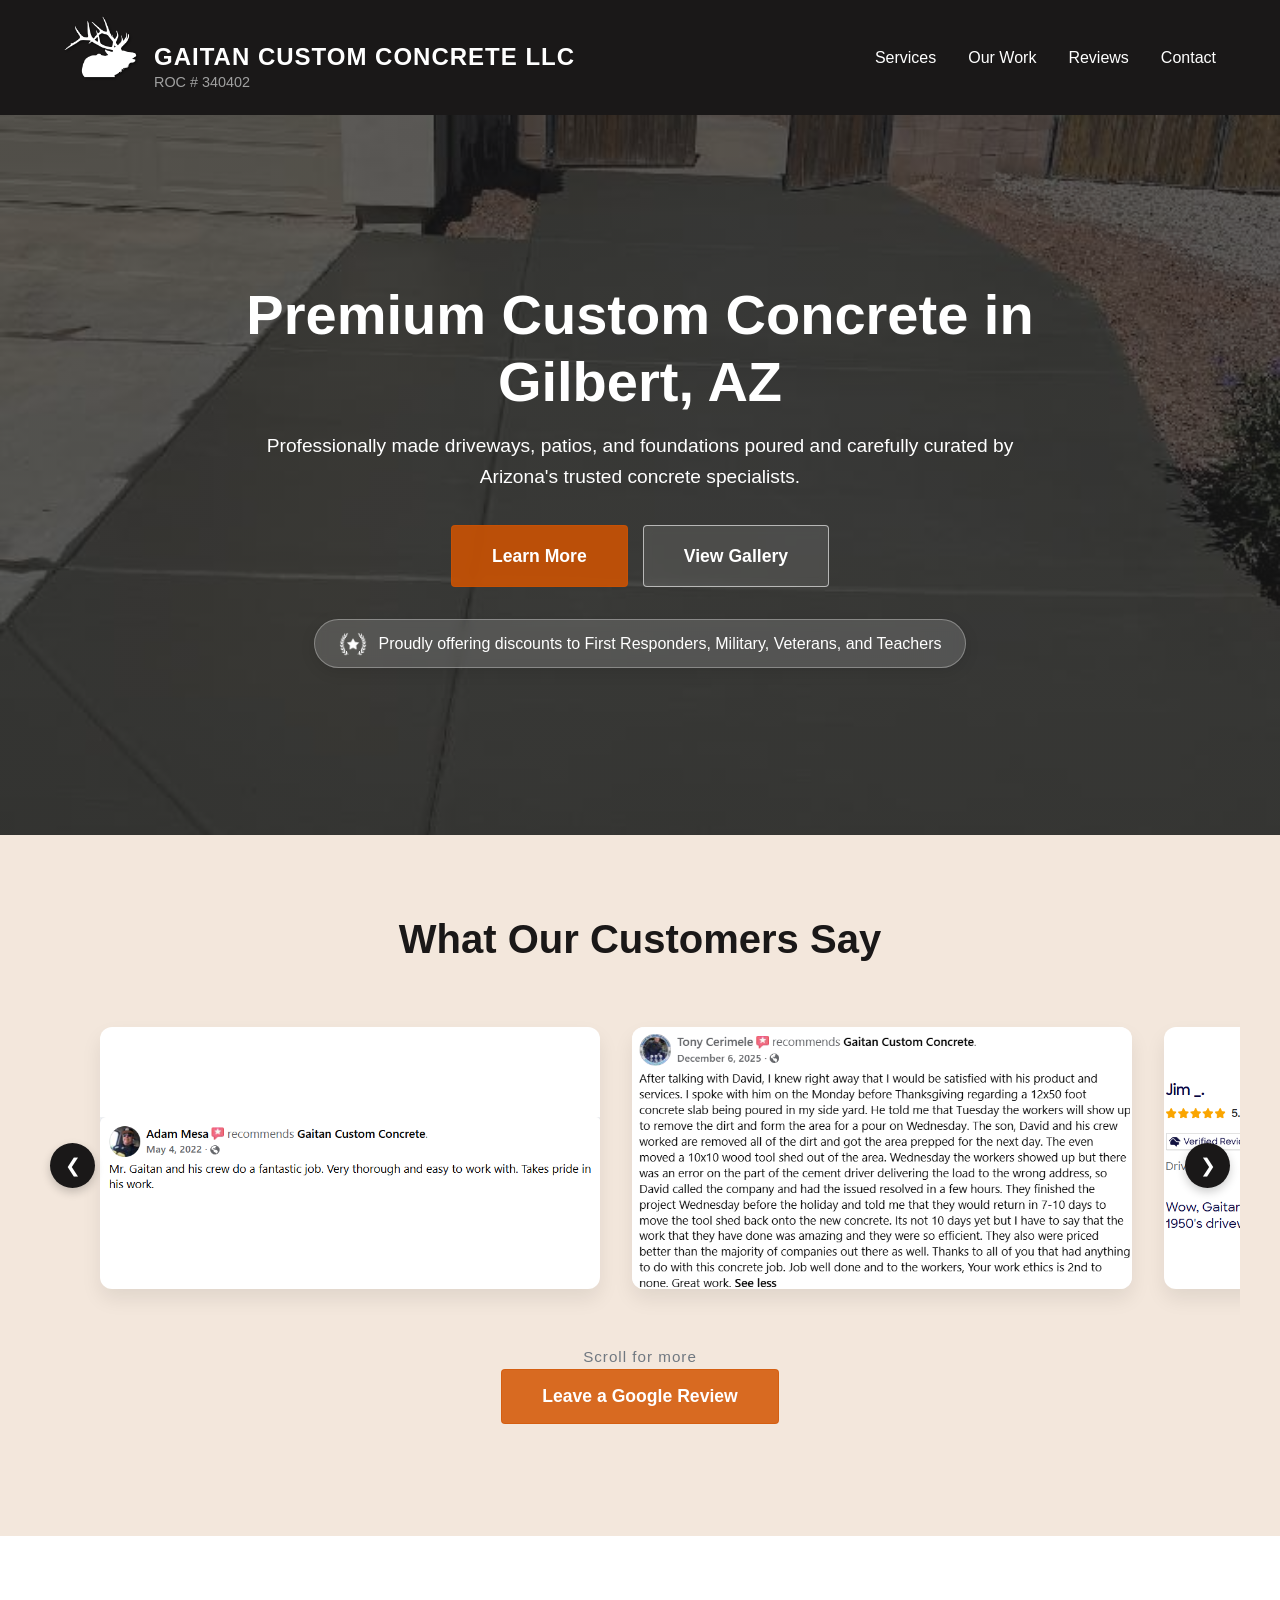
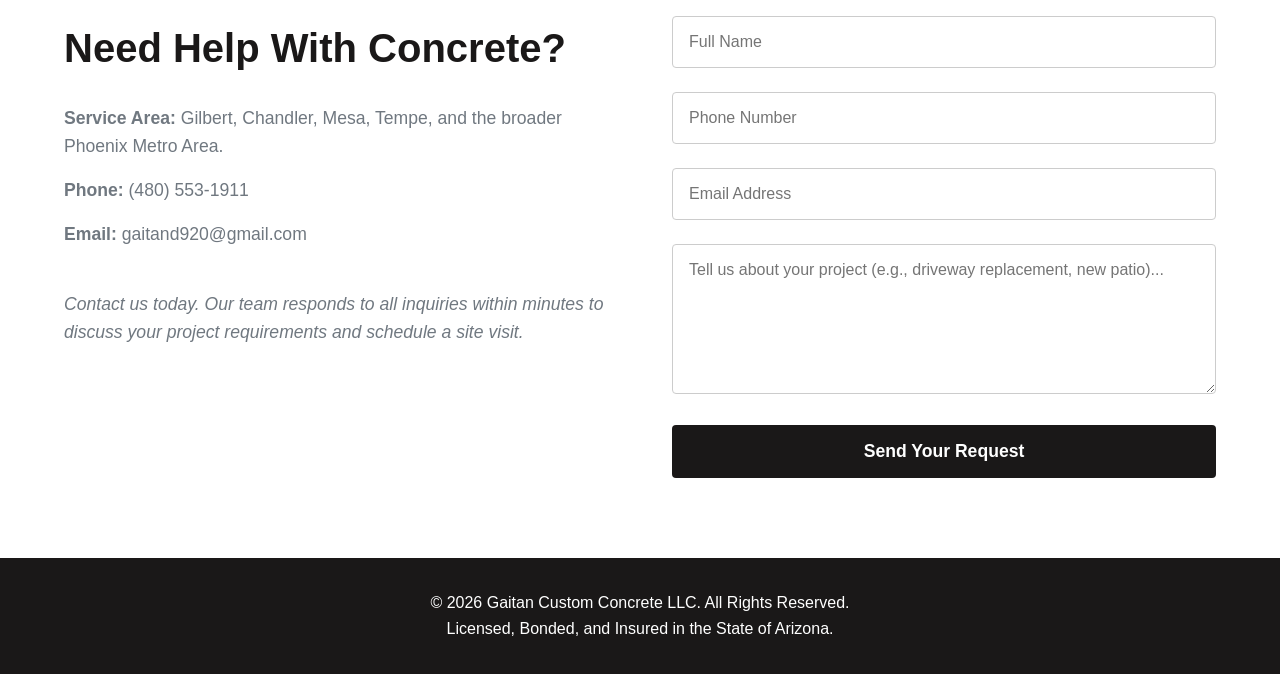
==== index.html @ a6d66016 "google updates" ====
<!DOCTYPE html>
<html lang="en">
<head>
<meta name="description" content="Premium custom concrete driveways, patios, and foundations serving Gilbert, Chandler, Mesa, and the Phoenix Metro area. ROC Licensed & Insured.">
<script type="application/ld+json">
{
  "@context": "https://schema.org",
  "@type": ["LocalBusiness", "GeneralContractor"],
  "name": "Gaitan Custom Concrete LLC",
  "image": "https://www.gaitancustomconcrete.com/images/White-Elk2.png",
  "telephone": "+1-480-553-1911",
  "email": "gaitand920@gmail.com",
  "address": {
    "@type": "PostalAddress",
    "addressLocality": "Gilbert",
    "addressRegion": "AZ",
    "addressCountry": "US"
  },
  "areaServed": [
    {"@type": "City", "name": "Gilbert"},
    {"@type": "City", "name": "Chandler"},
    {"@type": "City", "name": "Mesa"},
    {"@type": "City", "name": "Tempe"}
  ],
  "hasCredential": {
    "@type": "EducationalOccupationalCredential",
    "credentialCategory": "ROC # 340402"
            }
        }
    </script>
    <meta charset="UTF-8">
    <meta name="viewport" content="width=device-width, initial-scale=1.0, viewport-fit=cover">
    <title>Gaitan Custom Concrete LLC | Gilbert, AZ</title>
    <link rel="icon" type="image/png" href="/images/favicon_2.png">
    <link rel="stylesheet" href="/style.css?v=2">
</head>
<body>

    <header>
        <div class="logo-container">
            <a href="/">
                <img src="/images/White-Elk2.png" alt="Gaitan Custom Concrete Logo" class="company-logo">
            </a>
            <div class="company-text">
                <h1>Gaitan Custom Concrete LLC</h1>
                <div class="roc-license">ROC # 340402</div>
            </div>
        </div>
        
        <div class="hamburger" id="hamburger">
            <span class="bar"></span>
            <span class="bar"></span>
            <span class="bar"></span>
        </div>

        <nav class="nav-links">
            <a href="/services">Services</a>
            <a href="/gallery">Our Work</a>
            <a href="/#testimonials">Reviews</a>
            <a href="/#contact">Contact</a>
        </nav>
    </header>

    <section class="hero">
        <div class="hero-content">
            <h2>Premium Custom Concrete in Gilbert, AZ</h2>
            <p>Professionally made driveways, patios, and foundations poured and carefully curated by Arizona's trusted concrete specialists.</p>
            
            <div class="hero-buttons">
                <a href="/services" class="cta-button">Learn More</a>
                <a href="/gallery" class="cta-button secondary">View Gallery</a>
            </div>

            <div class="discount-notice">
                <img src="/images/winner-icon.png" alt="Award Icon" class="discount-icon">
                <span>Proudly offering discounts to First Responders, Military, Veterans, and Teachers</span>
            </div>
        </div>
    </section>

    <section id="testimonials" class="testimonials">
        <h2 class="section-title">What Our Customers Say</h2>
        
        <div class="slider-wrapper">
            <button class="scroll-btn left-btn" aria-label="Scroll left">&#10094;</button>
            
            <div class="testimonial-slider" id="testimonial-slider">
                <div class="testimonial-card"><img src="/images/review-1.png" alt="Customer Review 1"></div>
                <div class="testimonial-card"><img src="/images/review-2.png" alt="Customer Review 2"></div>
                <div class="testimonial-card"><img src="/images/review-3.png" alt="Customer Review 3"></div>
                <div class="testimonial-card"><img src="/images/review-4.png" alt="Customer Review 4"></div>
                <div class="testimonial-card"><img src="/images/review-5.png" alt="Customer Review 5"></div>
                <div class="testimonial-card"><img src="/images/review-6.png" alt="Customer Review 6"></div>
                <div class="testimonial-card"><img src="/images/review-7.png" alt="Customer Review 7"></div>
                <div class="testimonial-card"><img src="/images/review-8.png" alt="Customer Review 8"></div>
                <div class="testimonial-card"><img src="/images/review-9.png" alt="Customer Review 9"></div>
                <div class="testimonial-card"><img src="/images/review-10.png" alt="Customer Review 10"></div>
            </div>

            <button class="scroll-btn right-btn" aria-label="Scroll right">&#10095;</button>
        </div>
        
        <div class="swipe-indicator">
            <span class="desktop-text">Scroll for more</span>
            <span class="mobile-text">&larr; Swipe for more &rarr;</span>
        </div>

        <div style="text-align: center; margin-bottom: 2rem;">
            <button id="open-review-modal" class="cta-button">Leave a Google Review</button>
        </div>

    </section>

    <section id="contact" class="contact">
        <div class="contact-info">
            <h2>Need Help With Concrete?</h2>
            <p><strong>Service Area:</strong> Gilbert, Chandler, Mesa, Tempe, and the broader Phoenix Metro Area.</p>
            <p><strong>Phone:</strong> (480) 553-1911</p>
            <p><strong>Email:</strong> gaitand920@gmail.com</p>
            <br>
            <p><em>Contact us today. Our team responds to all inquiries within minutes to discuss your project requirements and schedule a site visit.</em></p>
        </div>
        <div class="contact-form">
            <div data-fs-success class="form-message success-message"></div>
            <div data-fs-error class="form-message error-message"></div>

            <form id="lead-form">
                <div class="form-group">
                    <input type="text" id="fullName" name="Name" placeholder="Full Name" data-fs-field required>
                </div>
                <div class="form-group">
                    <input type="tel" id="phoneNumber" name="Phone" placeholder="Phone Number" data-fs-field required>
                </div>
                <div class="form-group">
                    <input type="email" id="emailAddress" name="Email" placeholder="Email Address" data-fs-field required>
                </div>
                <div class="form-group">
                    <textarea id="projectDetails" name="Project Details" placeholder="Tell us about your project (e.g., driveway replacement, new patio)..." data-fs-field required></textarea>
                </div>
                <button type="submit" class="submit-btn" data-fs-submit-btn>Send Your Request</button>
            </form>
        </div>
    </section>

    <div id="lightbox" class="lightbox">
        <span class="lightbox-close" id="lightbox-close">&times;</span>
        <button class="lightbox-nav prev" id="lightbox-prev">&#10094;</button>
        <img class="lightbox-img" id="lightbox-img" src="" alt="Fullscreen view">
        <button class="lightbox-nav next" id="lightbox-next">&#10095;</button>
    </div>

    <footer>
        <p>&copy; 2026 Gaitan Custom Concrete LLC. All Rights Reserved.</p>
        <p>Licensed, Bonded, and Insured in the State of Arizona.</p>
    </footer>

    <script>
        window.formspree = window.formspree || function () { (formspree.q = formspree.q || []).push(arguments); };
        formspree('initForm', { formElement: '#lead-form', formId: 'mwvggayv' });
    </script>
    <script src="https://unpkg.com/@formspree/ajax@1" defer></script>
    
    <script src="/script.js"></script>
    <div id="review-modal" class="review-modal-overlay">
    <div class="review-modal-content">
        <span class="review-modal-close" id="close-review-modal">&times;</span>
        <h3>Thank you for choosing Gaitan Custom Concrete!</h3>
            <p>Your feedback helps our small business grow. Please take a moment to rate your experience on Google.</p>
            <p style="font-size: 0.9rem; margin-bottom: 1.5rem;"><em>Tip: Mentioning the specific service (e.g., driveway, patio) and your city helps us immensely!</em></p>
    
    <!-- Both buttons route to Google to remain FTC compliant -->
    <button class="cta-button review-redirect-btn">Continue to Google Reviews</button>
        </div>
    </div>
</body>
</html>
---- style.css ----
:root {
    --primary-color: #1A1818;
    --accent-color: #D35400;
    --light-bg: #F3E7DC;
    --white: #FFFFFF;
    --text-color: #707880;
}

* {
    margin: 0;
    padding: 0;
    box-sizing: border-box;
    font-family: 'Segoe UI', Roboto, Helvetica, Arial, sans-serif;
}

body {
    color: var(--text-color);
    background-color: var(--white);
    line-height: 1.6;
}

/* --- Header & Navigation --- */
header {
    background-color: var(--primary-color);
    color: var(--white);
    padding: 1rem max(5%, env(safe-area-inset-right)) 1rem max(5%, env(safe-area-inset-left));
    display: flex;
    justify-content: space-between;
    align-items: center;
    position: sticky;
    top: 0;
    z-index: 100;
}

.logo-container {
    display: flex;
    align-items: center;
    gap: 15px;
}

.company-logo {
    height: 75px;
    width: auto;
    transform: translateY(-5px);
}

.company-text {
    display: flex;
    flex-direction: column;
    justify-content: center;
    position: relative;
}

.company-text h1 {
    font-size: 1.5rem;
    text-transform: uppercase;
    letter-spacing: 1px;
    margin: 0;
    line-height: 1.1;
}

.roc-license {
    font-size: 0.9rem;
    color: #A0A0A0;
    position: absolute;
    top: 100%;
    left: 0;
    white-space: nowrap;
    margin-top: 1px;
}

/* --- Navigation Links --- */
.nav-links {
    display: flex;
    align-items: center;
}

.nav-links a {
    color: var(--white);
    text-decoration: none;
    margin-left: 2rem;
    font-weight: 500;
    transition: color 0.3s ease;
}

.nav-links a:hover {
    color: var(--accent-color);
}

/* --- Hamburger Menu (Hidden on Desktop) --- */
.hamburger {
    display: none;
    cursor: pointer;
    flex-direction: column;
    gap: 5px;
    z-index: 101;
}

.hamburger .bar {
    width: 25px;
    height: 3px;
    background-color: var(--white);
    transition: all 0.3s ease-in-out;
    border-radius: 2px;
}

/* --- Hero Section --- */
.hero {
    position: relative;
    min-height: 80dvh; 
    display: flex;
    align-items: center;
    justify-content: center;
    text-align: center;
    color: var(--white);
    padding: 40px 20px; 
    background-color: var(--primary-color);
}

.hero::before {
    content: "";
    position: absolute;
    top: 0;
    left: 0;
    right: 0;
    bottom: 0;
    background-image: linear-gradient(rgba(26, 26, 26, 0.7), rgba(26, 26, 26, 0.7)), url('images/my-hero-image.jpg');
    background-size: cover;
    background-position: center;
    background-repeat: no-repeat;
    z-index: 1;
}

.hero-content {
    position: relative;
    z-index: 2;
    max-width: 800px;
}
.hero h2 {
    font-size: 3.5rem;
    margin-bottom: 1rem;
    line-height: 1.2;
}

.hero p {
    font-size: 1.2rem;
    margin-bottom: 2rem;
}

.hero-buttons {
    display: flex;
    gap: 15px;
    justify-content: center;
    flex-wrap: wrap;
    margin-bottom: 2rem;
}

.cta-button {
    display: inline-block;
    background-color: rgba(211, 84, 0, 0.85); 
    color: var(--white);
    padding: 1rem 2.5rem;
    font-size: 1.1rem;
    font-weight: bold;
    text-decoration: none;
    border-radius: 4px;
    transition: background-color 0.3s ease, transform 0.2s ease;
    border: 1px solid rgba(211, 84, 0, 0.5);
    backdrop-filter: blur(4px);
}

.cta-button:hover {
    background-color: rgba(211, 84, 0, 1);
    transform: translateY(-2px);
}

.cta-button.secondary {
    background-color: rgba(255, 255, 255, 0.1);
    border: 1px solid rgba(255, 255, 255, 0.6);
}

.cta-button.secondary:hover {
    background-color: var(--white);
    color: var(--primary-color);
    border-color: var(--white);
}

.discount-notice {
    font-size: 1rem;
    font-weight: 500; 
    background-color: rgba(255, 255, 255, 0.15); 
    color: var(--white);
    
    display: inline-flex; 
    align-items: center; 
    justify-content: center;
    gap: 12px; 
    
    padding: 0.6rem 1.5rem;
    border-radius: 50px; 
    border: 1px solid rgba(255, 255, 255, 0.3); 
    box-shadow: 0 4px 15px rgba(0,0,0,0.1); 
    backdrop-filter: blur(6px); 
    max-width: 100%;
}

.discount-icon {
    height: 28px;
    width: auto;
    display: block;
    object-fit: contain;
    flex-shrink: 0;
}

/* --- Testimonials Section (Horizontal Scroll) --- */
.testimonials {
    padding: 5rem 0; 
    background-color: var(--light-bg);
    text-align: center;
    overflow: hidden;
}

.testimonials .section-title {
    font-size: 2.5rem;
    margin-bottom: 3rem;
    color: var(--primary-color);
    padding: 0 5%;
    line-height: 1.2;
}

.slider-wrapper {
    position: relative;
    max-width: 1200px;
    margin: 0 auto;
    display: flex;
    align-items: center;
}

.scroll-btn {
    background-color: var(--primary-color);
    color: var(--white);
    border: none;
    border-radius: 50%;
    width: 45px;
    height: 45px;
    font-size: 1.2rem;
    cursor: pointer;
    position: absolute;
    z-index: 10;
    display: flex;
    align-items: center;
    justify-content: center;
    box-shadow: 0 4px 10px rgba(0,0,0,0.2);
    transition: background-color 0.3s ease, transform 0.2s ease;
}

.scroll-btn:hover {
    background-color: var(--accent-color);
    transform: scale(1.1);
}

.left-btn { left: 10px; }
.right-btn { right: 10px; }

.testimonial-slider {
    display: flex;
    overflow-x: auto;
    gap: 2rem;
    padding: 1rem 60px 2rem 60px; 
    scroll-snap-type: x mandatory;
    scroll-behavior: smooth;
    width: 100%;
    scrollbar-width: thin;
    scrollbar-color: var(--accent-color) rgba(0,0,0,0.1);
}

.testimonial-slider::-webkit-scrollbar {
    height: 10px;
    display: block;
}
.testimonial-slider::-webkit-scrollbar-track {
    background: rgba(0,0,0,0.05);
    border-radius: 10px;
    margin: 0 60px; 
}
.testimonial-slider::-webkit-scrollbar-thumb {
    background-color: var(--accent-color);
    border-radius: 10px;
}
.testimonial-slider::-webkit-scrollbar-thumb:hover {
    background-color: #bf4c00;
}

.testimonial-card {
    flex: 0 0 85%; 
    max-width: 500px; 
    scroll-snap-align: center; 
    border-radius: 12px;
    box-shadow: 0 10px 20px rgba(0,0,0,0.08);
    background-color: var(--white);
    display: flex;
    align-items: center;
    justify-content: center;
    overflow: hidden;
    transition: transform 0.3s ease;
}

.testimonial-card:hover {
    transform: translateY(-5px);
}

.testimonial-card img {
    width: 100%;
    height: auto;
    display: block;
}

.swipe-indicator {
    margin-top: 1.5rem;
    font-size: 0.95rem;
    color: var(--text-color);
    font-weight: 500;
    letter-spacing: 1px;
}
.mobile-text { display: none; }
.desktop-text { display: inline; }

.contact {
    padding: 5rem 5%;
    display: flex;
    flex-wrap: wrap;
    gap: 4rem;
    justify-content: center;
}

.contact-info, .contact-form {
    flex: 1;
    min-width: 300px;
    max-width: 600px;
}

.contact-info h2 {
    font-size: 2.5rem;
    margin-bottom: 1.5rem;
    color: var(--primary-color);
}

.contact-info p {
    margin-bottom: 1rem;
    font-size: 1.1rem;
}

.form-group {
    margin-bottom: 1.5rem;
}

.form-group input, .form-group textarea {
    width: 100%;
    padding: 1rem;
    border: 1px solid #ccc;
    border-radius: 4px;
    font-size: 1rem;
}

.form-group textarea {
    height: 150px;
    resize: vertical;
}

.submit-btn {
    background-color: var(--primary-color);
    color: var(--white);
    border: none;
    padding: 1rem 2rem;
    font-size: 1.1rem;
    cursor: pointer;
    border-radius: 4px;
    width: 100%;
    font-weight: bold;
}

.submit-btn:hover {
    background-color: #333333;
}

footer {
    background-color: var(--primary-color);
    color: var(--white);
    text-align: center;
    padding: 2rem 5%;
}

@media (max-width: 768px) {
    header {
        padding-bottom: 25px;
    }
    
    .company-text h1 {
        font-size: 1.15rem;
    }

    .hero h2 {
        font-size: 2.5rem;
    }

    .discount-notice {
        font-size: 0.9rem;
        padding: 0.5rem 1rem;
    }
    
    .hamburger {
        display: flex;
    }
    
    .nav-links {
        position: fixed;
        top: 0;
        right: -100%;
        width: 250px;
        height: 100vh;
        background-color: var(--primary-color);
        flex-direction: column;
        justify-content: center;
        align-items: center;
        transition: right 0.4s ease;
        box-shadow: -5px 0 15px rgba(0,0,0,0.5);
    }
    
    .nav-links.active {
        right: 0;
    }
    
    .nav-links a {
        margin: 1.5rem 0;
        font-size: 1.2rem;
    }

    .hamburger.active .bar:nth-child(2) {
        opacity: 0;
    }
    .hamburger.active .bar:nth-child(1) {
        transform: translateY(8px) rotate(45deg);
    }
    .hamburger.active .bar:nth-child(3) {
        transform: translateY(-8px) rotate(-45deg);
    }

    .scroll-btn {
        display: none; 
    }
    .testimonial-slider {
        padding: 1rem 5vw 3rem 5vw;
        scrollbar-width: none; 
    }
    .testimonial-slider::-webkit-scrollbar {
        display: none; 
    }
    .mobile-text { display: inline; }
    .desktop-text { display: none; }
}

.form-message {
    padding: 1rem;
    border-radius: 4px;
    margin-bottom: 1.5rem;
    font-weight: bold;
    text-align: center;
}

.form-message:empty {
    display: none;
}

.success-message {
    background-color: #d4edda;
    color: #155724;
    border: 1px solid #c3e6cb;
}

.error-message {
    background-color: #f8d7da;
    color: #721c24;
    border: 1px solid #f5c6cb;
}

.submit-btn:disabled {
    opacity: 0.7;
    cursor: not-allowed;
}

/* =========================================
   OUR WORK / GALLERY PAGE STYLES
   ========================================= */

/* --- OUR WORK / GALLERY PAGE STYLES --- */

/* Mini Hero with Separate Background Image */
.mini-hero {
    position: relative;
    background-color: var(--primary-color);
    color: var(--white);
    text-align: center;
    padding: 6rem 20px 4rem 20px;
    border-bottom: 5px solid var(--accent-color);
    overflow: hidden;
}

.mini-hero::before {
    content: "";
    position: absolute;
    top: 0;
    left: 0;
    right: 0;
    bottom: 0;
    background-image: linear-gradient(rgba(26, 26, 26, 0.7), rgba(26, 26, 26, 0.7)), url('images/work-hero-image.jpg');
    background-size: cover;
    background-position: center;
    background-repeat: no-repeat;
    z-index: 1;
}

.mini-hero h2,
.mini-hero p {
    position: relative;
    z-index: 2;
}

.mini-hero h2 {
    font-size: 3rem;
    margin-bottom: 1rem;
}

.mini-hero p {
    font-size: 1.2rem;
    opacity: 0.9;
}

/* Gallery Grid */
.gallery-section {
    padding: 4rem 5%;
    background-color: var(--light-bg);
}
.gallery-grid {
    display: grid;
    grid-template-columns: repeat(auto-fill, minmax(300px, 1fr));
    gap: 1.5rem;
    max-width: 1200px;
    margin: 0 auto;
}
.gallery-item {
    position: relative;
    overflow: hidden;
    border-radius: 8px;
    cursor: pointer;
    box-shadow: 0 4px 10px rgba(0,0,0,0.1);
    background-color: var(--primary-color);
    aspect-ratio: 4/3;
}
.gallery-item img {
    width: 100%;
    height: 100%;
    object-fit: cover;
    transition: transform 0.4s ease, opacity 0.4s ease;
    display: block;
}

/* Trendy Hover Effect */
.gallery-item:hover img {
    transform: scale(1.08);
    opacity: 0.7;
}
.gallery-item::after {
    content: ""; 
    background-image: url('images/fullscreen_icon.png');
    background-size: contain;
    background-repeat: no-repeat;
    background-position: center;
    width: 50px; 
    height: 50px;
    position: absolute;
    top: 50%;
    left: 50%;
    transform: translate(-50%, -50%);
    opacity: 0;
    transition: opacity 0.3s ease;
    pointer-events: none;
    filter: drop-shadow(0px 2px 4px rgba(0,0,0,0.5));
}
.gallery-item:hover::after {
    opacity: 1;
}

/* Fullscreen Lightbox */
.lightbox {
    position: fixed;
    top: 0;
    left: 0;
    width: 100vw;
    height: 100vh;
    background-color: rgba(0, 0, 0, 0.92);
    z-index: 9999;
    display: flex;
    align-items: center;
    justify-content: center;
    opacity: 0;
    pointer-events: none;
    transition: opacity 0.3s ease;
}
.lightbox.active {
    opacity: 1;
    pointer-events: auto;
}
.lightbox-img {
    max-width: 90vw;
    max-height: 85vh;
    border-radius: 4px;
    box-shadow: 0 0 20px rgba(0,0,0,0.5);
    user-select: none;
}

.testimonial-card img {
    cursor: pointer;
    transition: transform 0.3s ease;
}

@media (hover: hover) and (pointer: fine) {
    .testimonial-card img:hover {
        transform: scale(1.03);
    }
}

/* Lightbox Controls */
.lightbox-close {
    position: absolute;
    top: 20px;
    right: 30px;
    color: var(--white);
    font-size: 3rem;
    cursor: pointer;
    transition: color 0.3s ease;
}

.lightbox-nav {
    position: absolute;
    top: 50%;
    transform: translateY(-50%);
    background: rgba(255,255,255,0.1);
    color: var(--white);
    border: none;
    padding: 1rem 1.5rem;
    font-size: 2rem;
    cursor: pointer;
    border-radius: 4px;
    transition: background 0.3s ease, opacity 0.5s ease;
}

.lightbox-nav.hidden {
    opacity: 0;
}

.lightbox-nav:active {
    background: var(--accent-color);
}

@media (hover: hover) and (pointer: fine) {
    .lightbox-nav:hover {
        background: var(--accent-color);
    }
    .lightbox-close:hover {
        color: var(--accent-color);
    }
}

.lightbox-nav.prev { left: 20px; }
.lightbox-nav.next { right: 20px; }

@media (max-width: 600px) {
    .lightbox-nav { 
        padding: 0.5rem 1rem;
        font-size: 1.5rem;
        background: rgba(0, 0, 0, 0.4);
    }
    .lightbox-nav.prev { left: 10px; }
    .lightbox-nav.next { right: 10px; }
}

/* =========================================
   SERVICES PAGE STYLES
   ========================================= */

   .services-hero::before {
    background-image: linear-gradient(rgba(26, 26, 26, 0.7), rgba(26, 26, 26, 0.7)), url('/images/services-hero-image.jpg');
}

   .services-content {
    padding: 5rem 5%;
    background-color: var(--white);
}

.services-container {
    max-width: 1200px;
    margin: 0 auto;
}

.service-category {
    margin-bottom: 5rem;
}

.category-title {
    font-size: 2.2rem;
    color: var(--primary-color);
    margin-bottom: 2.5rem;
    border-bottom: 3px solid var(--accent-color);
    padding-bottom: 0.5rem;
    display: inline-block;
    text-transform: uppercase;
    letter-spacing: 1px;
}

.services-grid {
    display: grid;
    grid-template-columns: repeat(auto-fit, minmax(300px, 1fr));
    gap: 2rem;
}

.service-card {
    background-color: var(--light-bg);
    padding: 3rem 2rem;
    border-radius: 8px;
    box-shadow: 0 4px 15px rgba(0,0,0,0.05);
    transition: transform 0.3s ease, box-shadow 0.3s ease, border-top 0.3s ease;
    border-top: 4px solid transparent;
    display: flex;
    flex-direction: column;
    justify-content: flex-start;
}

.service-card:hover {
    transform: translateY(-8px);
    box-shadow: 0 12px 30px rgba(0,0,0,0.12);
    border-top: 4px solid var(--accent-color);
}

.service-card h4 {
    font-size: 1.6rem;
    color: var(--primary-color);
    margin-bottom: 1rem;
    line-height: 1.3;
}

.service-card p {
    color: var(--text-color);
    font-size: 1.1rem;
    line-height: 1.7;
}

.services-cta {
    text-align: center;
    padding: 5rem 20px;
    background-color: var(--primary-color);
    color: var(--white);
    border-top: 5px solid var(--accent-color);
}

.services-cta h2 {
    font-size: 2.8rem;
    margin-bottom: 2rem;
}

@media (max-width: 768px) {
    .category-title {
        font-size: 1.8rem;
    }
    .services-cta h2 {
        font-size: 2rem;
    }
    .service-card {
        padding: 2rem 1.5rem;
    }
}

/* =========================================
   REVIEW MODAL STYLES
   ========================================= */
.review-modal-overlay {
  display: none; 
  position: fixed;
  top: 0; left: 0;
  width: 100%; height: 100%;
  background-color: rgba(0, 0, 0, 0.8);
  z-index: 10000;
  align-items: center;
  justify-content: center;
  opacity: 0;
  transition: opacity 0.3s ease;
}

.review-modal-overlay.active {
  display: flex;
  opacity: 1;
}

.review-modal-content {
  background-color: var(--primary-color);
  color: var(--white);
  padding: 2.5rem;
  border-radius: 8px;
  max-width: 500px;
  text-align: center;
  position: relative;
  border: 2px solid var(--accent-color);
  box-shadow: 0 10px 30px rgba(0,0,0,0.5);
}

.review-modal-content h3 {
  font-size: 1.5rem;
  margin-bottom: 1rem;
  color: var(--accent-color);
}

.review-modal-close {
  position: absolute;
  top: 10px; right: 15px;
  font-size: 2rem;
  cursor: pointer;
  color: var(--white);
  transition: color 0.3s ease;
}

.review-modal-close:hover {
  color: var(--accent-color);
}

/* =========================================
   GALLERY PERFORMANCE OPTIMIZATION 
   ========================================= */
.gallery-item {
  /* This tells the browser to skip rendering off-screen images */
  content-visibility: auto;
  contain-intrinsic-size: auto 300px; 
}
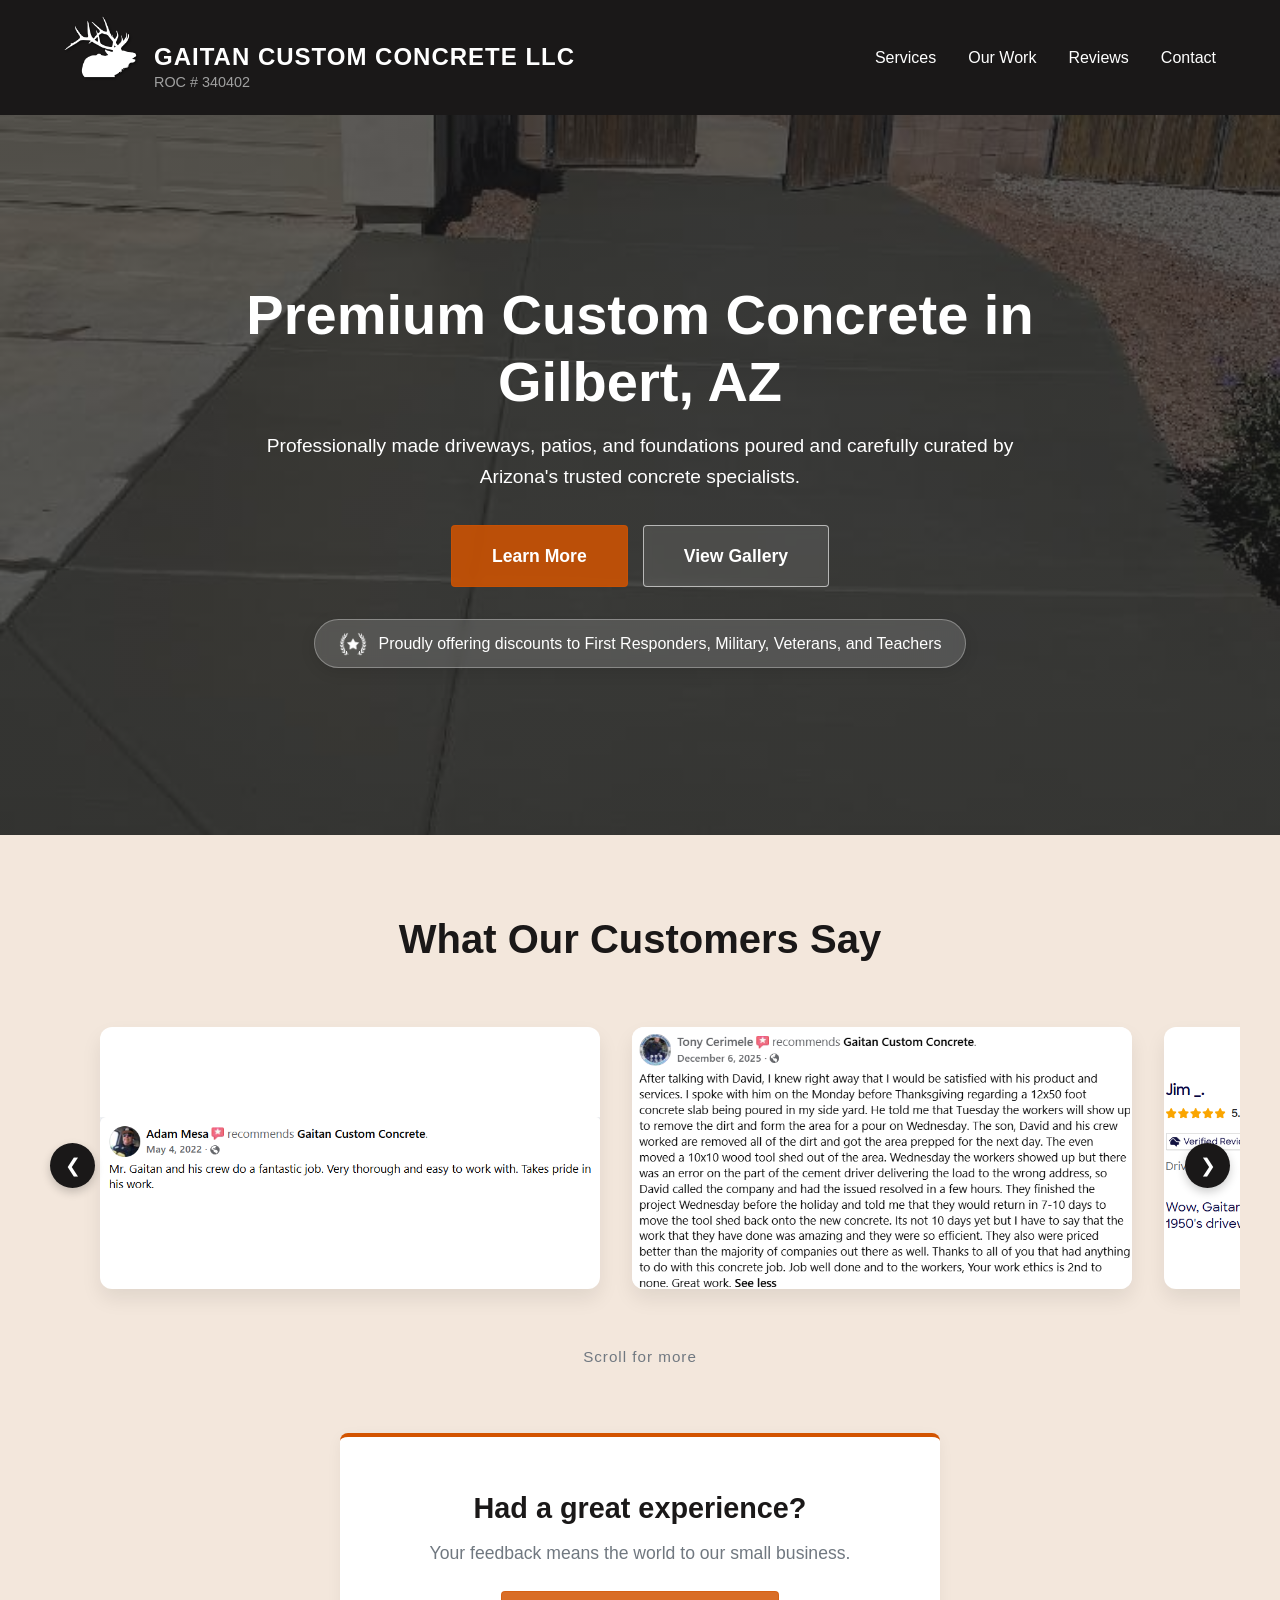
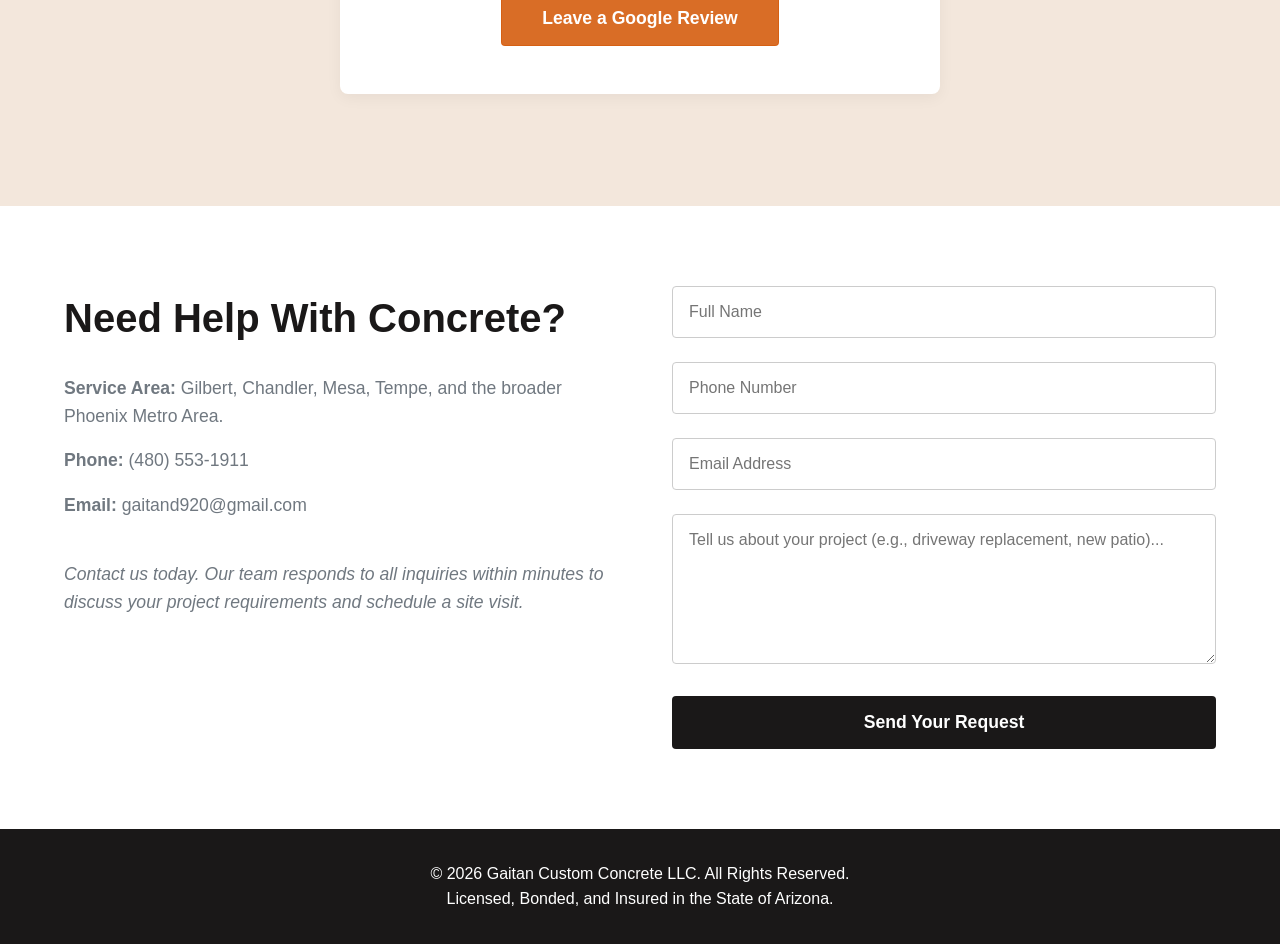
==== commit 1e4fa535: "google updates 4" ====
--- a/index.html
+++ b/index.html
@@ -105,7 +105,9 @@
             <span class="mobile-text">&larr; Swipe for more &rarr;</span>
         </div>
 
-        <div style="text-align: center; margin-bottom: 2rem;">
+        <div class="review-cta-card">
+            <h3>Had a great experience?</h3>
+            <p>Your feedback means the world to our small business.</p>
             <button id="open-review-modal" class="cta-button">Leave a Google Review</button>
         </div>
 
--- a/style.css
+++ b/style.css
@@ -780,6 +780,32 @@
 }
 
 /* =========================================
+   REVIEW CALL-TO-ACTION CARD
+   ========================================= */
+.review-cta-card {
+    background-color: var(--white);
+    max-width: 600px;
+    margin: 4rem auto 2rem auto; /* 4rem top margin creates the separation */
+    padding: 3rem 2rem;
+    border-radius: 8px;
+    box-shadow: 0 4px 15px rgba(0,0,0,0.05);
+    border-top: 4px solid var(--accent-color);
+    text-align: center;
+}
+
+.review-cta-card h3 {
+    color: var(--primary-color);
+    font-size: 1.8rem;
+    margin-bottom: 0.5rem;
+}
+
+.review-cta-card p {
+    color: var(--text-color);
+    margin-bottom: 1.5rem;
+    font-size: 1.1rem;
+}
+
+/* =========================================
    REVIEW MODAL STYLES
    ========================================= */
 .review-modal-overlay {
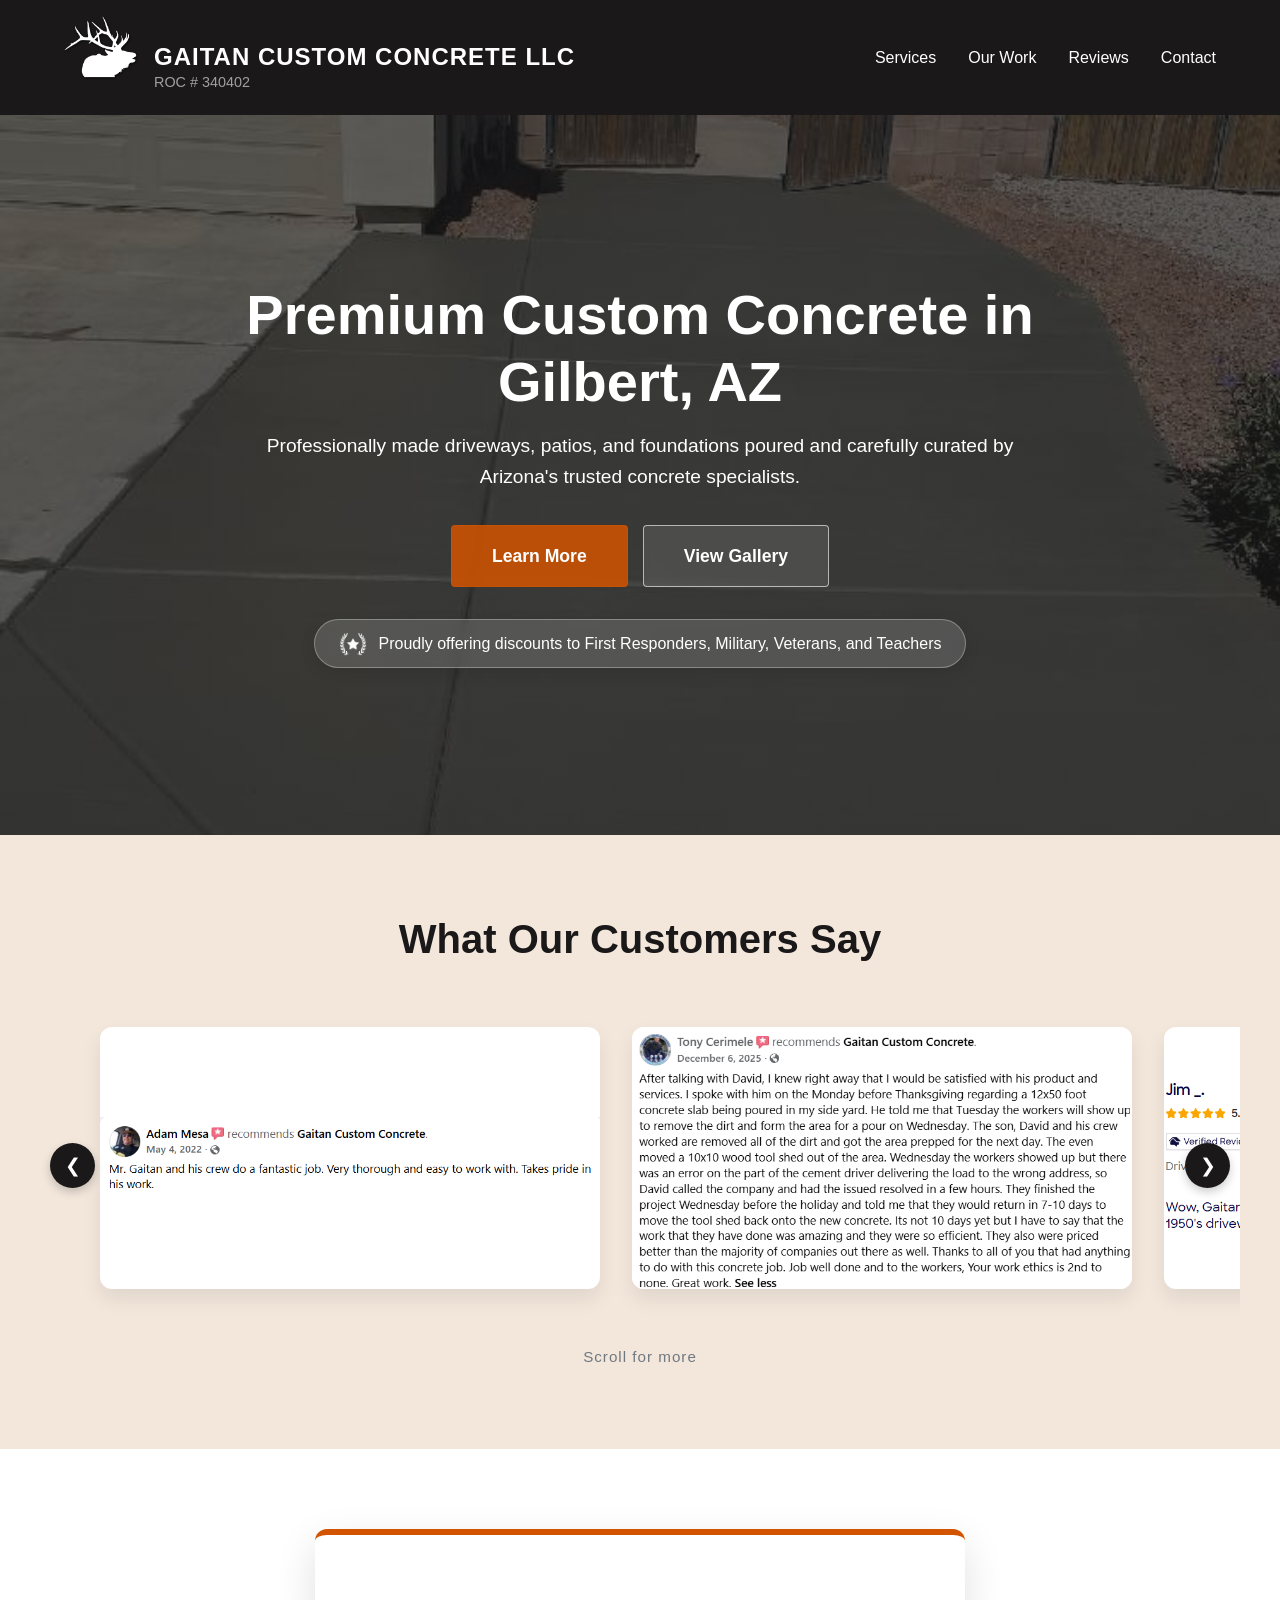
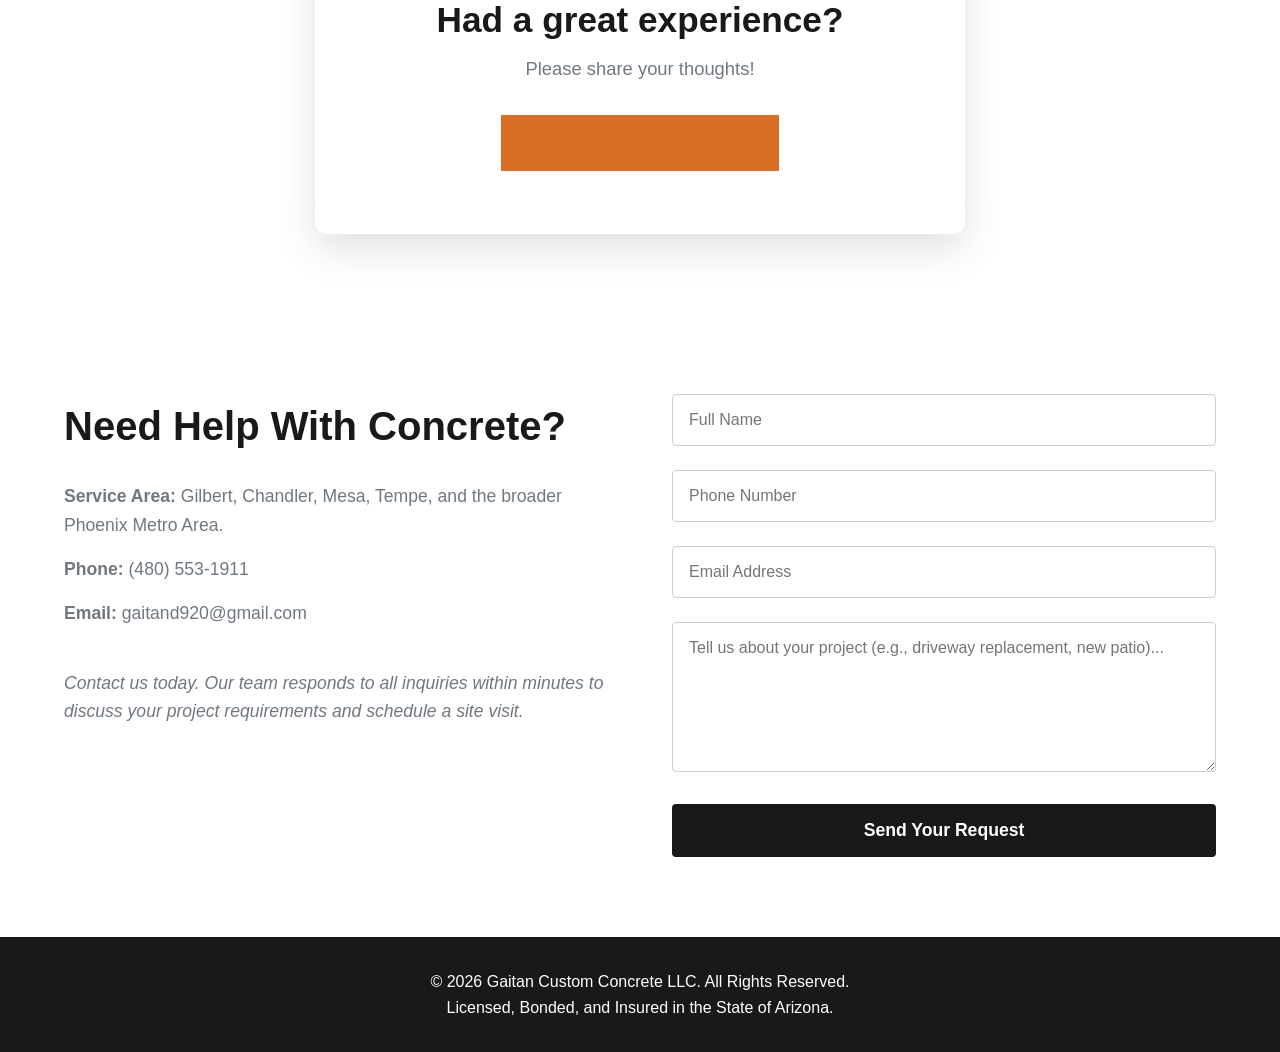
==== commit 47c83541: "google updates 5" ====
--- a/index.html
+++ b/index.html
@@ -105,13 +105,16 @@
             <span class="mobile-text">&larr; Swipe for more &rarr;</span>
         </div>
 
+    </section>
+
+    <section class="review-cta-container">
         <div class="review-cta-card">
             <h3>Had a great experience?</h3>
-            <p>Your feedback means the world to our small business.</p>
+            <p>Please share your thoughts!</p>
             <button id="open-review-modal" class="cta-button">Leave a Google Review</button>
         </div>
-
     </section>
+    
 
     <section id="contact" class="contact">
         <div class="contact-info">
--- a/style.css
+++ b/style.css
@@ -782,27 +782,36 @@
 /* =========================================
    REVIEW CALL-TO-ACTION CARD
    ========================================= */
+.review-cta-container {
+    background-color: var(--white); /* Sits on a clean white background */
+    padding: 5rem 20px;
+    display: flex;
+    justify-content: center;
+    align-items: center;
+}
+
 .review-cta-card {
-    background-color: var(--white);
-    max-width: 600px;
-    margin: 4rem auto 2rem auto; /* 4rem top margin creates the separation */
-    padding: 3rem 2rem;
-    border-radius: 8px;
-    box-shadow: 0 4px 15px rgba(0,0,0,0.05);
-    border-top: 4px solid var(--accent-color);
+    background-color: #FFFFFF;
+    width: 100%;
+    max-width: 650px;
+    padding: 4rem 2rem;
+    border-radius: 12px;
+    box-shadow: 0 15px 40px rgba(0,0,0,0.12); /* Heavy, soft drop-shadow for 3D separation */
+    border-top: 6px solid var(--accent-color); /* Thicker orange accent line */
     text-align: center;
 }
 
 .review-cta-card h3 {
     color: var(--primary-color);
-    font-size: 1.8rem;
-    margin-bottom: 0.5rem;
+    font-size: 2.2rem;
+    margin-bottom: 0.8rem;
+    line-height: 1.2;
 }
 
 .review-cta-card p {
     color: var(--text-color);
-    margin-bottom: 1.5rem;
-    font-size: 1.1rem;
+    margin-bottom: 2rem;
+    font-size: 1.15rem;
 }
 
 /* =========================================
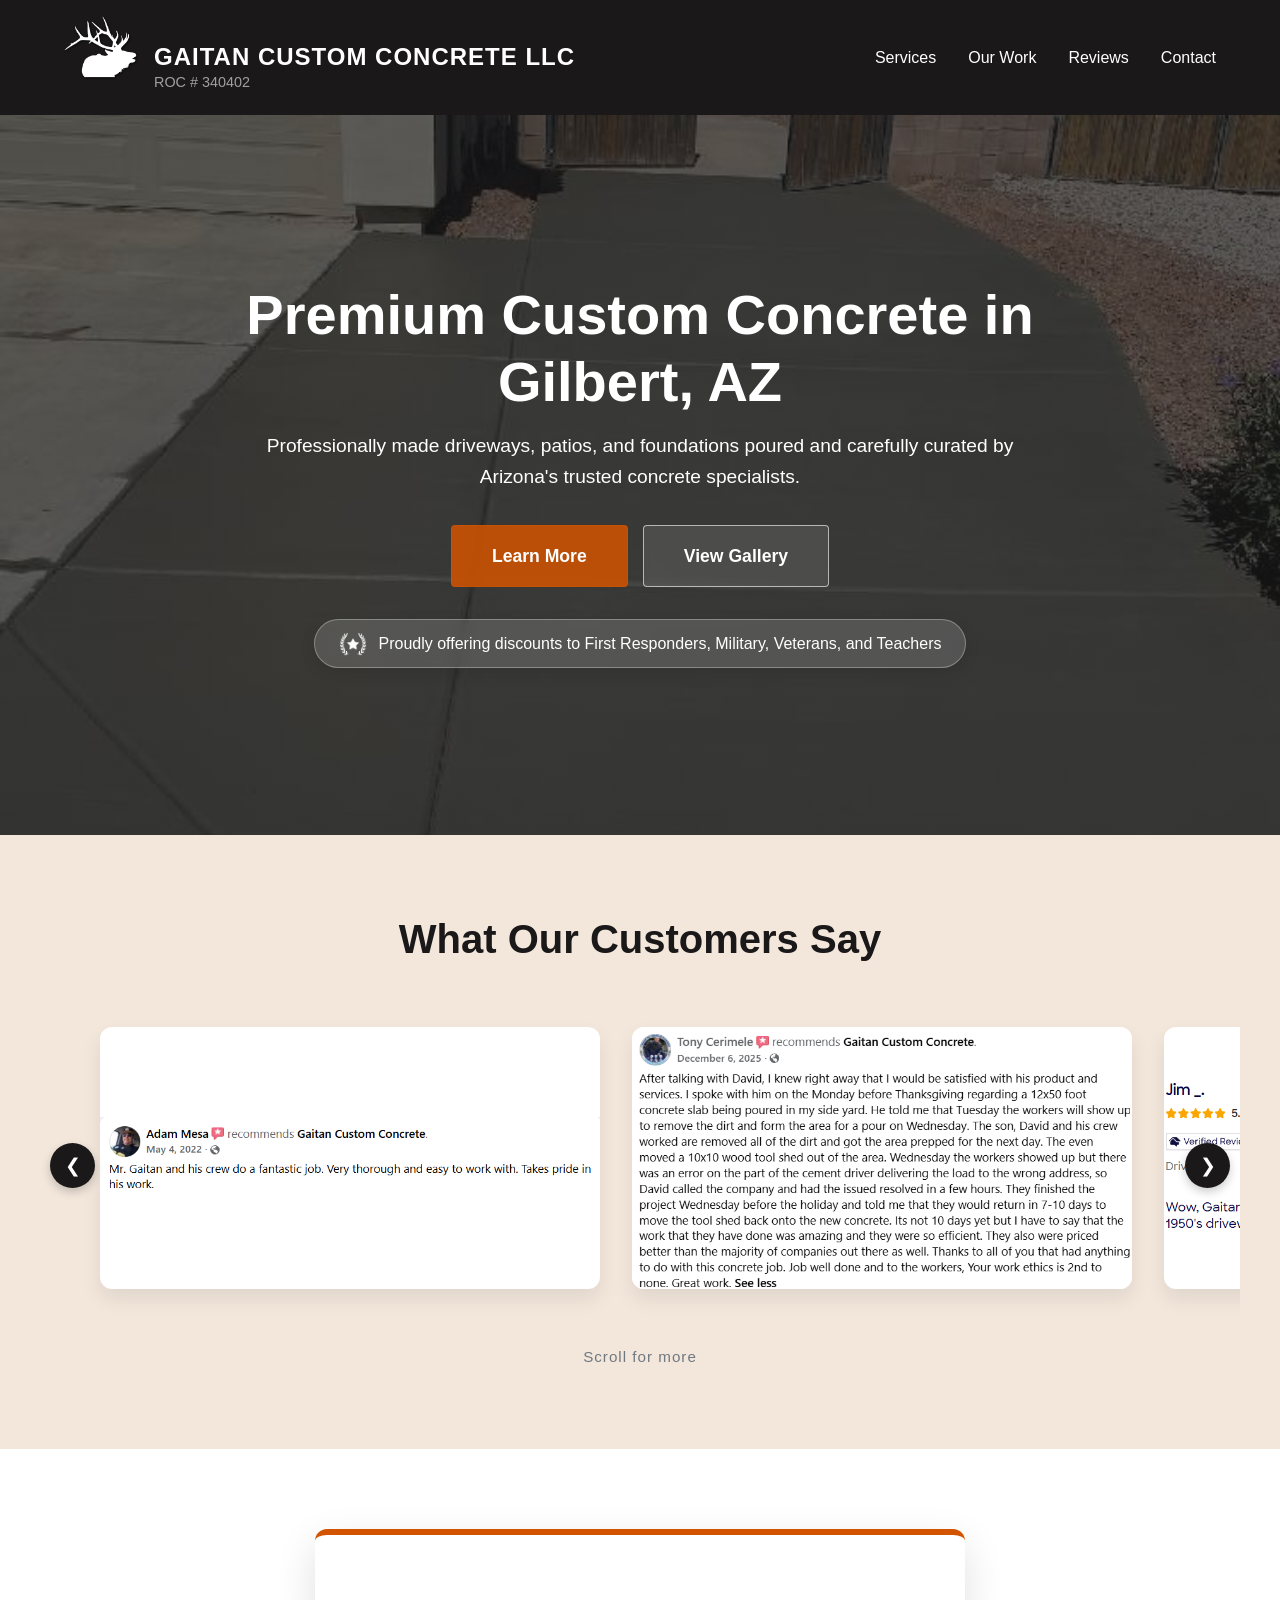
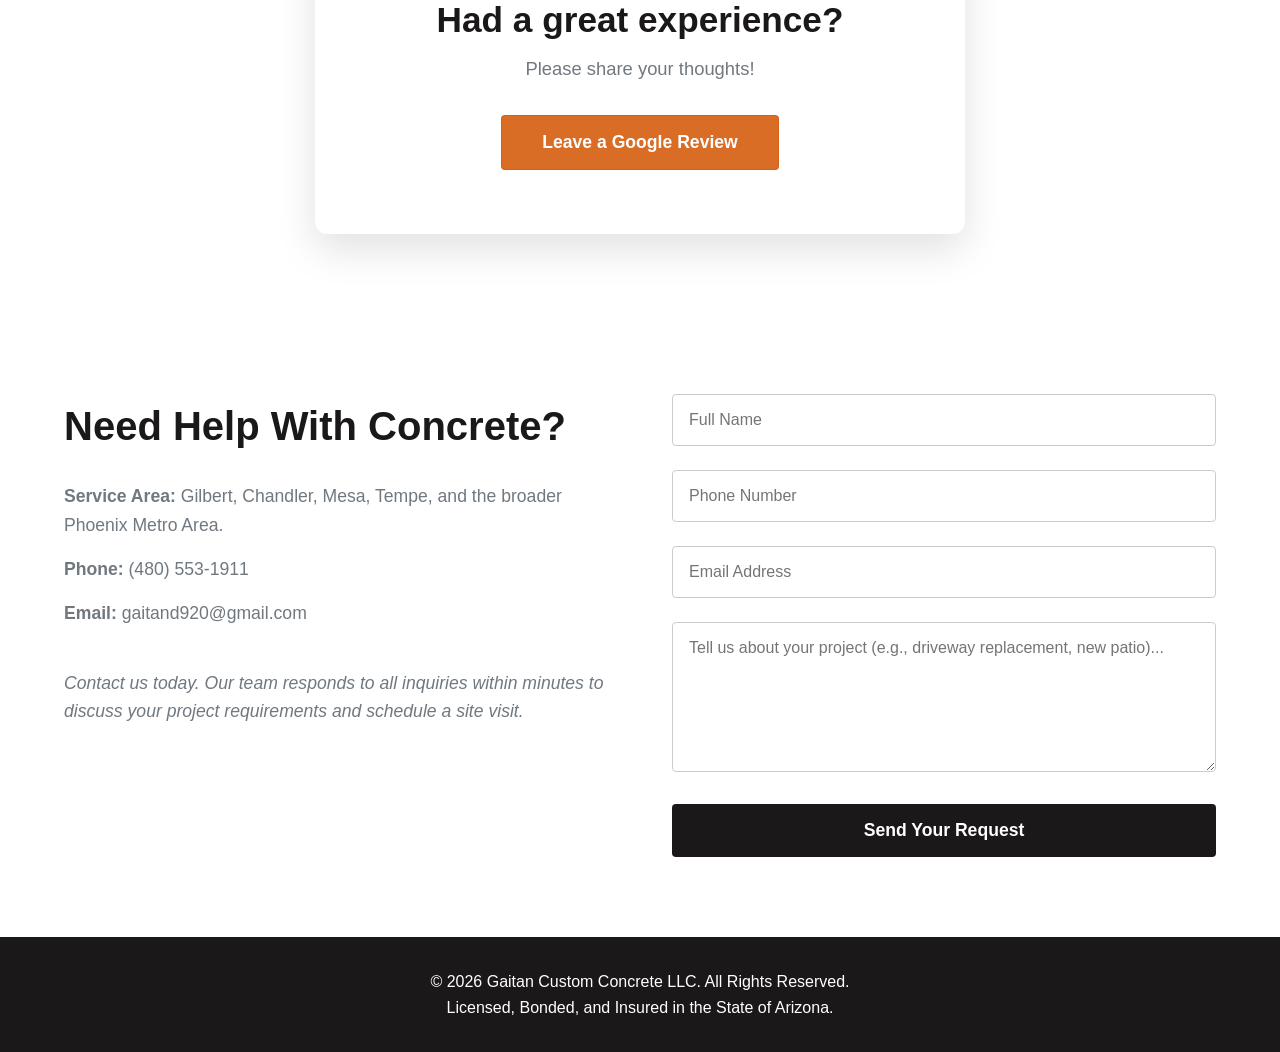
==== commit cc436902: "google updates 6" ====
--- a/index.html
+++ b/index.html
@@ -32,7 +32,7 @@
     <meta name="viewport" content="width=device-width, initial-scale=1.0, viewport-fit=cover">
     <title>Gaitan Custom Concrete LLC | Gilbert, AZ</title>
     <link rel="icon" type="image/png" href="/images/favicon_2.png">
-    <link rel="stylesheet" href="/style.css?v=2">
+    <link rel="stylesheet" href="/style.css?v=5">
 </head>
 <body>
 
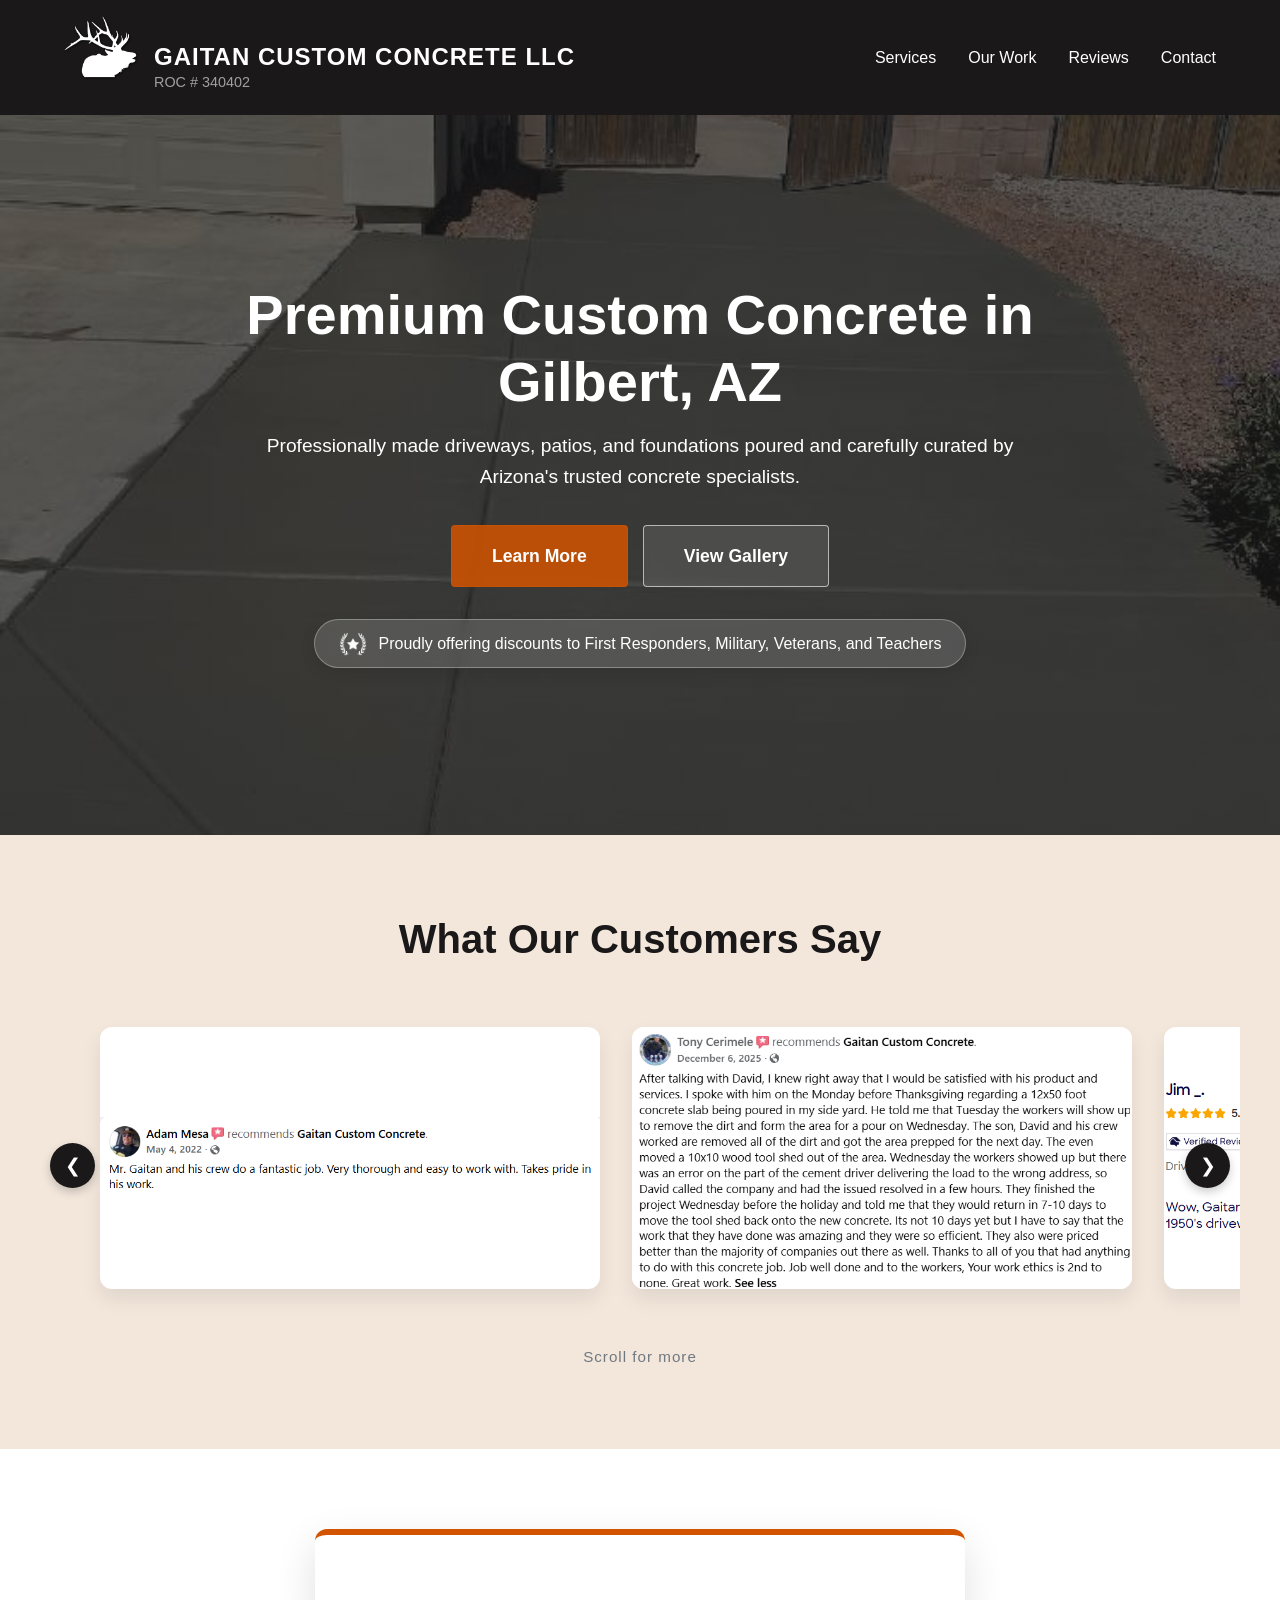
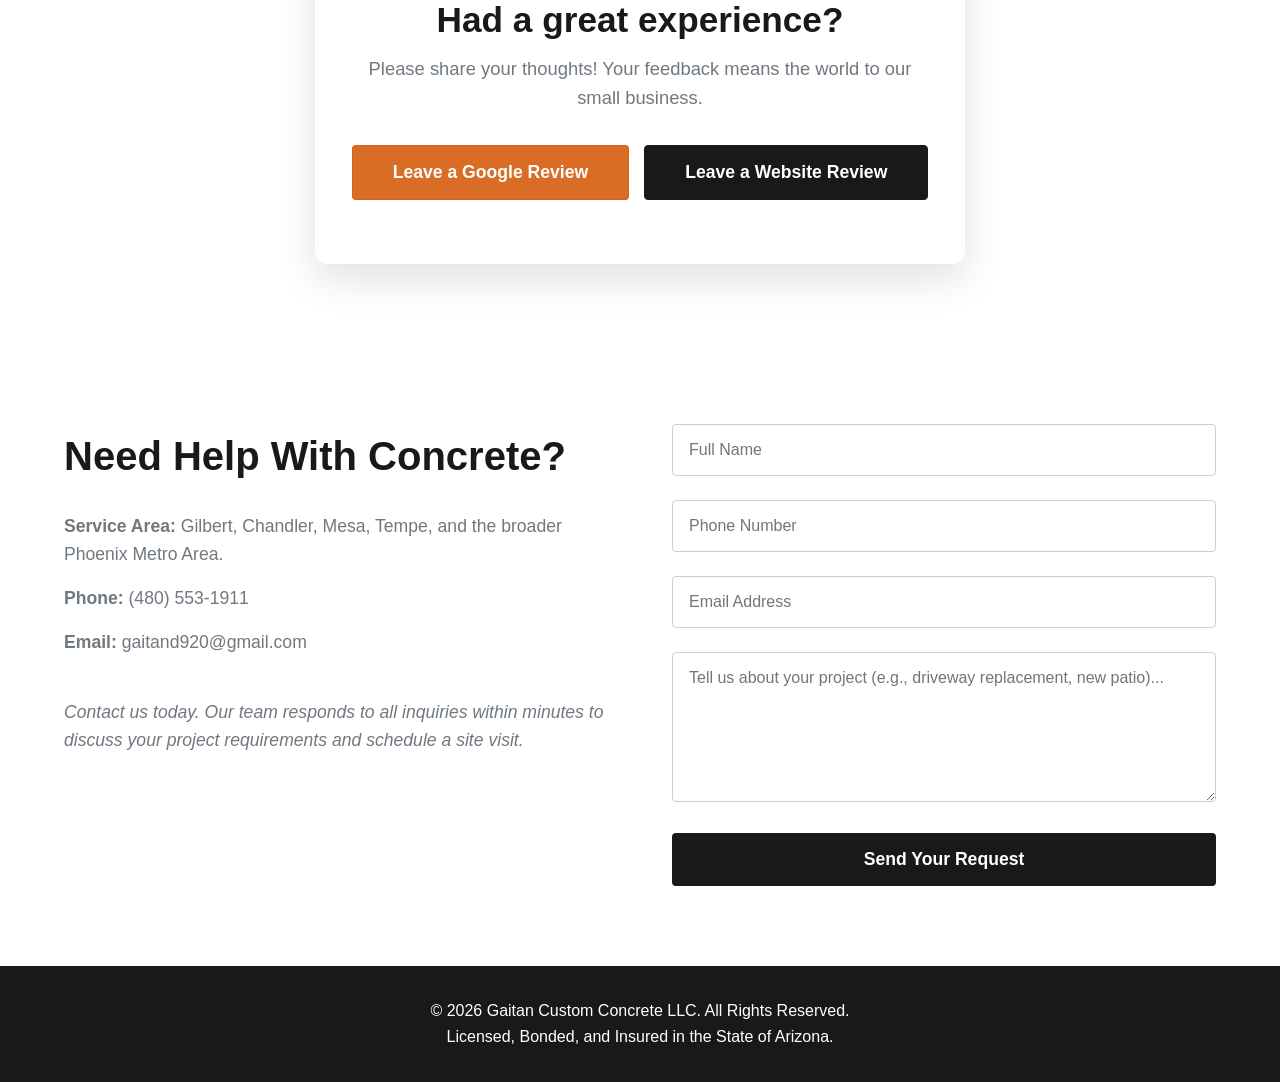
==== commit 22578944: "new review button" ====
--- a/index.html
+++ b/index.html
@@ -109,10 +109,14 @@
 
     <section class="review-cta-container">
         <div class="review-cta-card">
-            <h3>Had a great experience?</h3>
-            <p>Please share your thoughts!</p>
+        <h3>Had a great experience?</h3>
+        <p>Please share your thoughts! Your feedback means the world to our small business.</p>
+        
+        <div class="cta-button-group">
             <button id="open-review-modal" class="cta-button">Leave a Google Review</button>
+            <button id="open-site-review-modal" class="cta-button dark-secondary">Leave a Website Review</button>
         </div>
+    </div>
     </section>
     
 
@@ -162,8 +166,10 @@
     <script>
         window.formspree = window.formspree || function () { (formspree.q = formspree.q || []).push(arguments); };
         formspree('initForm', { formElement: '#lead-form', formId: 'mwvggayv' });
+        formspree('initForm', { formElement: '#testimonial-form', formId: 'mwvggayv' });
     </script>
     <script src="https://unpkg.com/@formspree/ajax@1" defer></script>
+    
     
     <script src="/script.js"></script>
     <div id="review-modal" class="review-modal-overlay">
--- a/style.css
+++ b/style.css
@@ -780,6 +780,20 @@
 }
 
 /* =========================================
+   STYLISH SECTION DIVIDER
+   ========================================= */
+.stylish-divider {
+    display: block;
+    height: 3px;
+   width: 80%;
+    max-width: 1000px;
+    margin: 4rem auto 2rem auto;
+    background: linear-gradient(to right, rgba(211, 84, 0, 0) 0%, var(--accent-color) 15%, var(--accent-color) 85%, rgba(211, 84, 0, 0) 100%);
+    border-radius: 5px;
+}
+
+
+/* =========================================
    REVIEW CALL-TO-ACTION CARD
    ========================================= */
 .review-cta-container {
@@ -873,4 +887,42 @@
   /* This tells the browser to skip rendering off-screen images */
   content-visibility: auto;
   contain-intrinsic-size: auto 300px; 
-}+}
+
+/* =========================================
+   SIDE-BY-SIDE BUTTONS & FORM STYLES
+   ========================================= */
+.cta-button-group {
+    display: flex;
+    justify-content: center;
+    gap: 15px;
+    flex-wrap: wrap; /* Stacks nicely on mobile screens */
+}
+
+.cta-button.dark-secondary {
+    background-color: var(--primary-color);
+    border: 1px solid var(--primary-color);
+    color: var(--white);
+}
+
+.cta-button.dark-secondary:hover {
+    background-color: #333333;
+    border-color: #333333;
+    transform: translateY(-2px);
+}
+
+.testimonial-select {
+    width: 100%;
+    padding: 1rem;
+    border: 1px solid #ccc;
+    border-radius: 4px;
+    font-size: 1rem;
+    background-color: var(--white);
+    color: var(--text-color);
+    cursor: pointer;
+}
+
+.testimonial-select:focus {
+    outline: none;
+    border-color: var(--accent-color);
+}
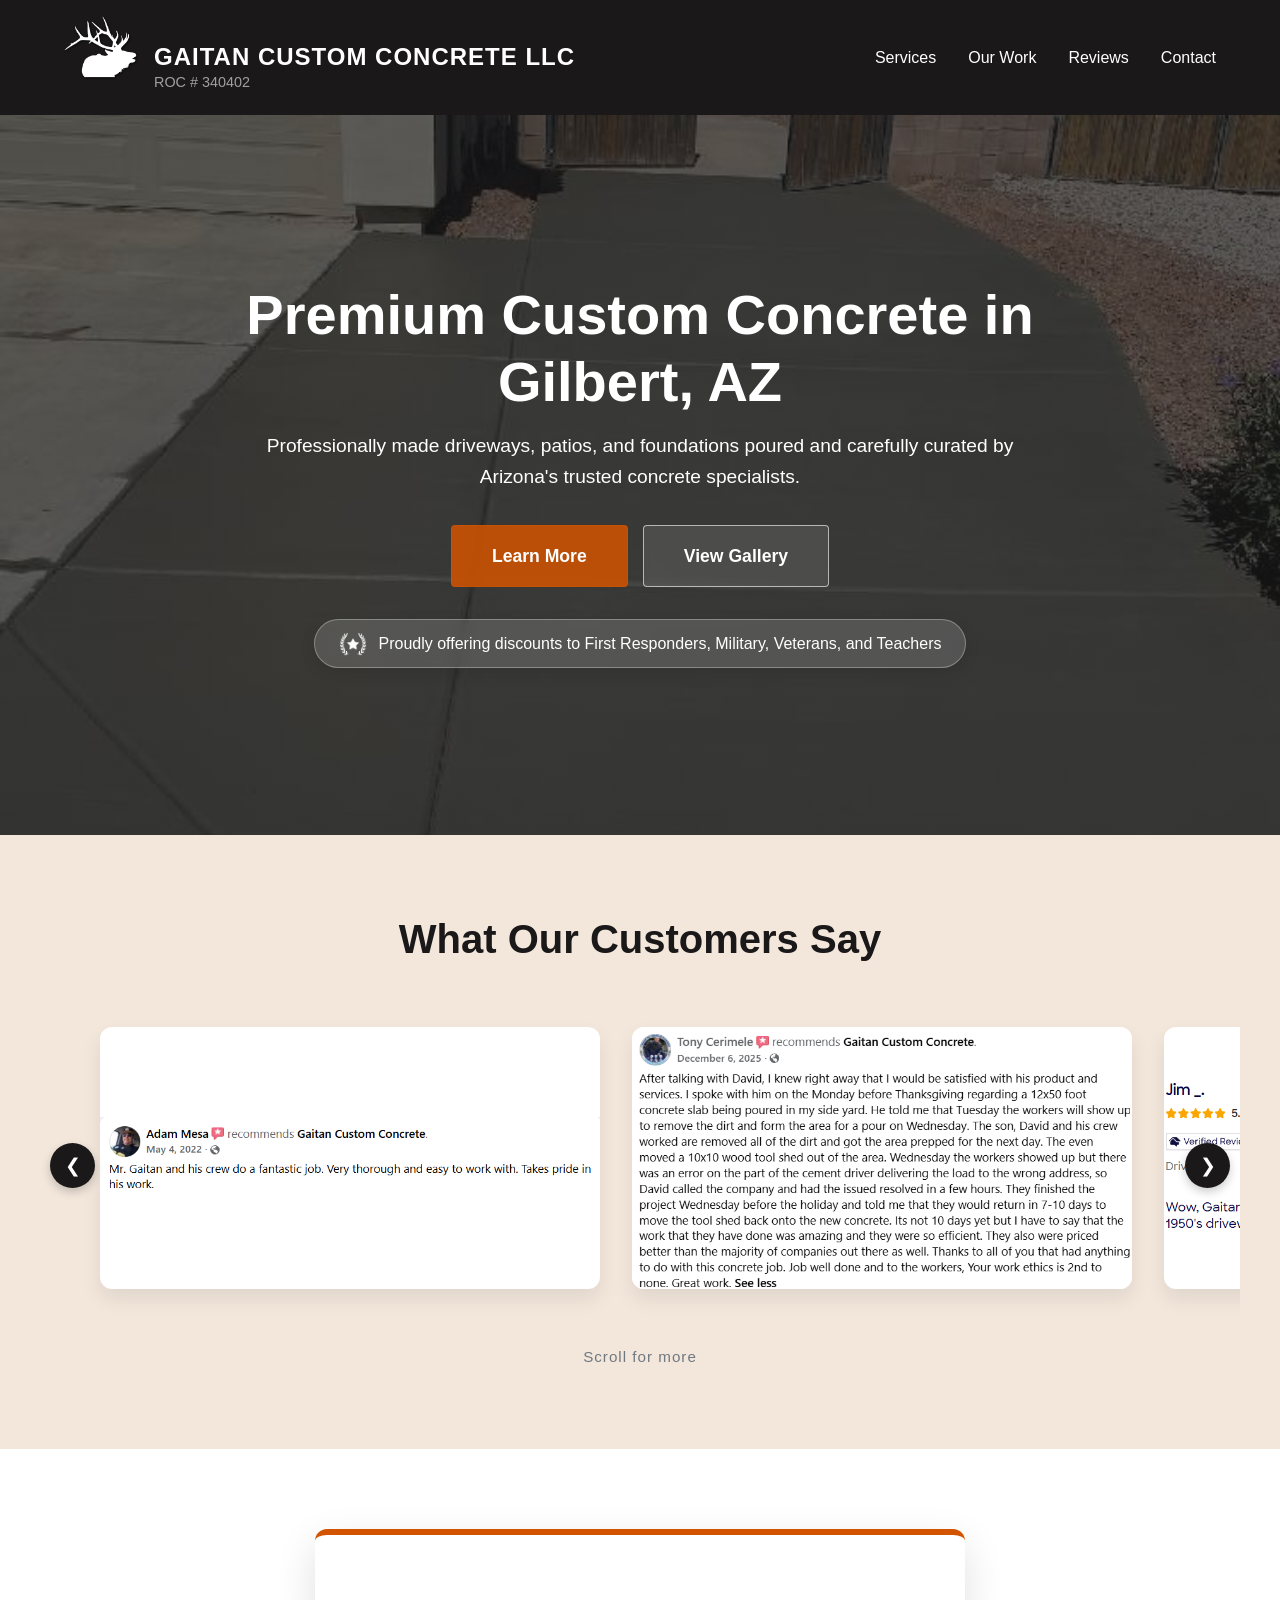
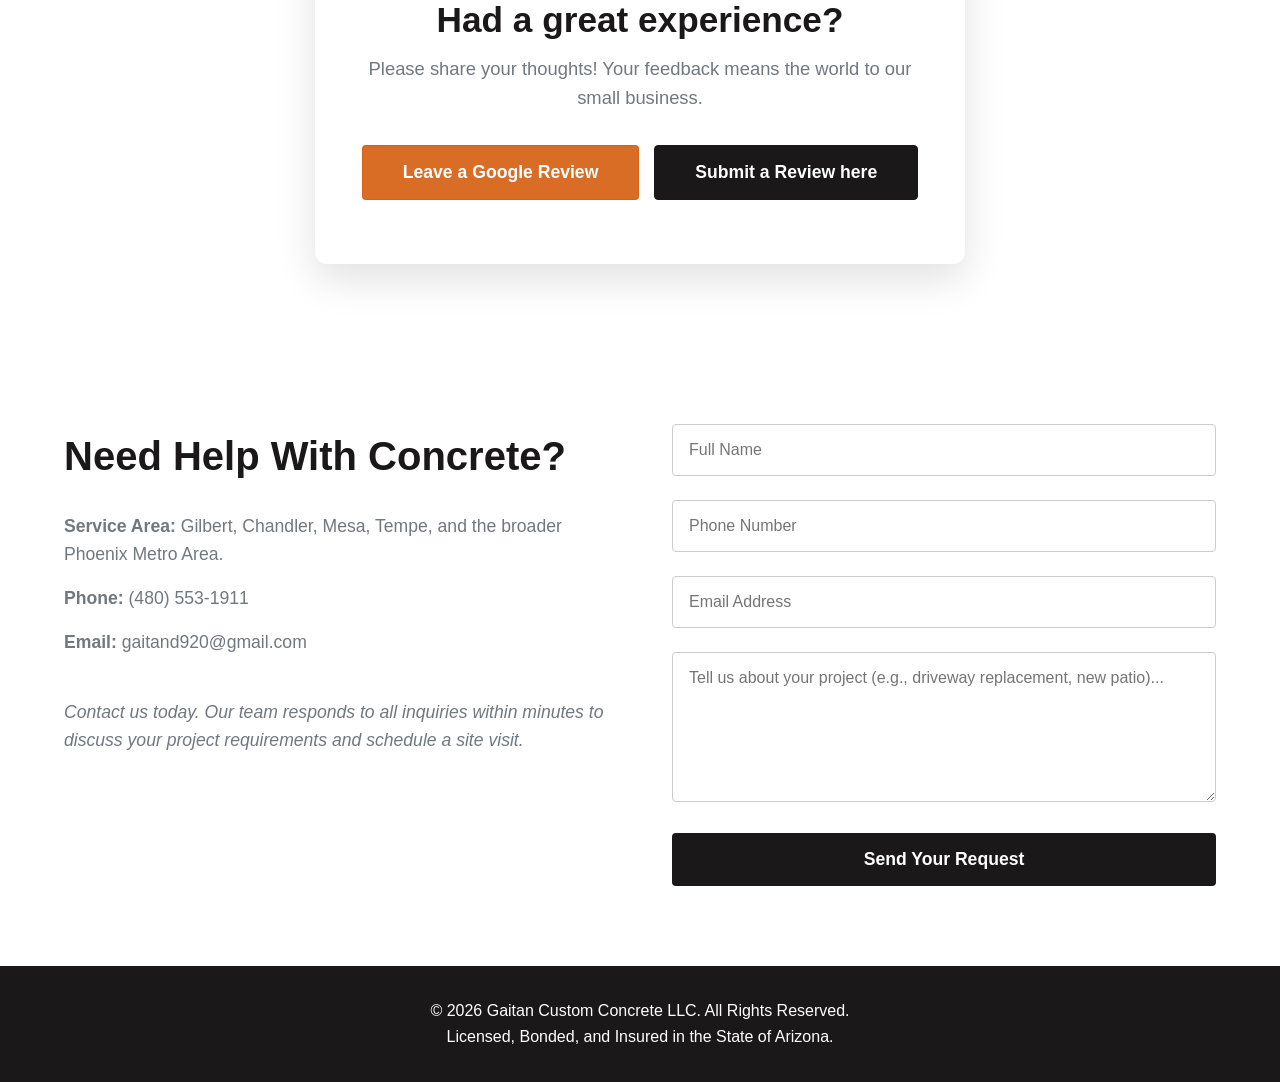
==== commit e5062fe3: "text rewrites" ====
--- a/index.html
+++ b/index.html
@@ -114,7 +114,7 @@
         
         <div class="cta-button-group">
             <button id="open-review-modal" class="cta-button">Leave a Google Review</button>
-            <button id="open-site-review-modal" class="cta-button dark-secondary">Leave a Website Review</button>
+            <button id="open-site-review-modal" class="cta-button dark-secondary">Submit a Review here</button>
         </div>
     </div>
     </section>
@@ -175,7 +175,7 @@
     <div id="review-modal" class="review-modal-overlay">
     <div class="review-modal-content">
         <span class="review-modal-close" id="close-review-modal">&times;</span>
-        <h3>Thank you for choosing Gaitan Custom Concrete!</h3>
+        <h3>Thank you!</h3>
             <p>Your feedback helps our small business grow. Please take a moment to rate your experience on Google.</p>
             <p style="font-size: 0.9rem; margin-bottom: 1.5rem;"><em>Tip: Mentioning the specific service (e.g., driveway, patio) and your city helps us immensely!</em></p>
     
@@ -183,5 +183,38 @@
     <button class="cta-button review-redirect-btn">Continue to Google Reviews</button>
         </div>
     </div>
+
+    <!-- Website Review Modal -->
+    <div id="site-review-modal" class="review-modal-overlay">
+        <div class="review-modal-content" style="max-width: 600px;">
+            <span class="review-modal-close" id="close-site-review-modal">&times;</span>
+            <h3>Submit a Testimonial</h3>
+            <p style="margin-bottom: 1.5rem;">Share your experience to be featured on our website's review slider!</p>
+            
+            <div data-fs-success class="form-message success-message"></div>
+            <div data-fs-error class="form-message error-message"></div>
+
+            <form id="testimonial-form" style="text-align: left;">
+                <div class="form-group">
+                    <input type="text" name="Reviewer Name" placeholder="Your Name (As you want it displayed)" data-fs-field required>
+                </div>
+                <div class="form-group">
+                    <select name="Star Rating" class="testimonial-select" data-fs-field required>
+                        <option value="" disabled selected>Select a Star Rating</option>
+                        <option value="5 Stars">⭐⭐⭐⭐⭐ (5 Stars)</option>
+                        <option value="4 Stars">⭐⭐⭐⭐ (4 Stars)</option>
+                        <option value="3 Stars">⭐⭐⭐ (3 Stars)</option>
+                        <option value="2 Stars">⭐⭐ (2 Stars)</option>
+                        <option value="1 Star">⭐ (1 Star)</option>
+                    </select>
+                </div>
+                <div class="form-group">
+                    <textarea name="Review" placeholder="Tell us about your project and experience..." data-fs-field required></textarea>
+                </div>
+                <button type="submit" class="submit-btn" data-fs-submit-btn>Submit Review</button>
+            </form>
+        </div>
+    </div>
+
 </body>
 </html>
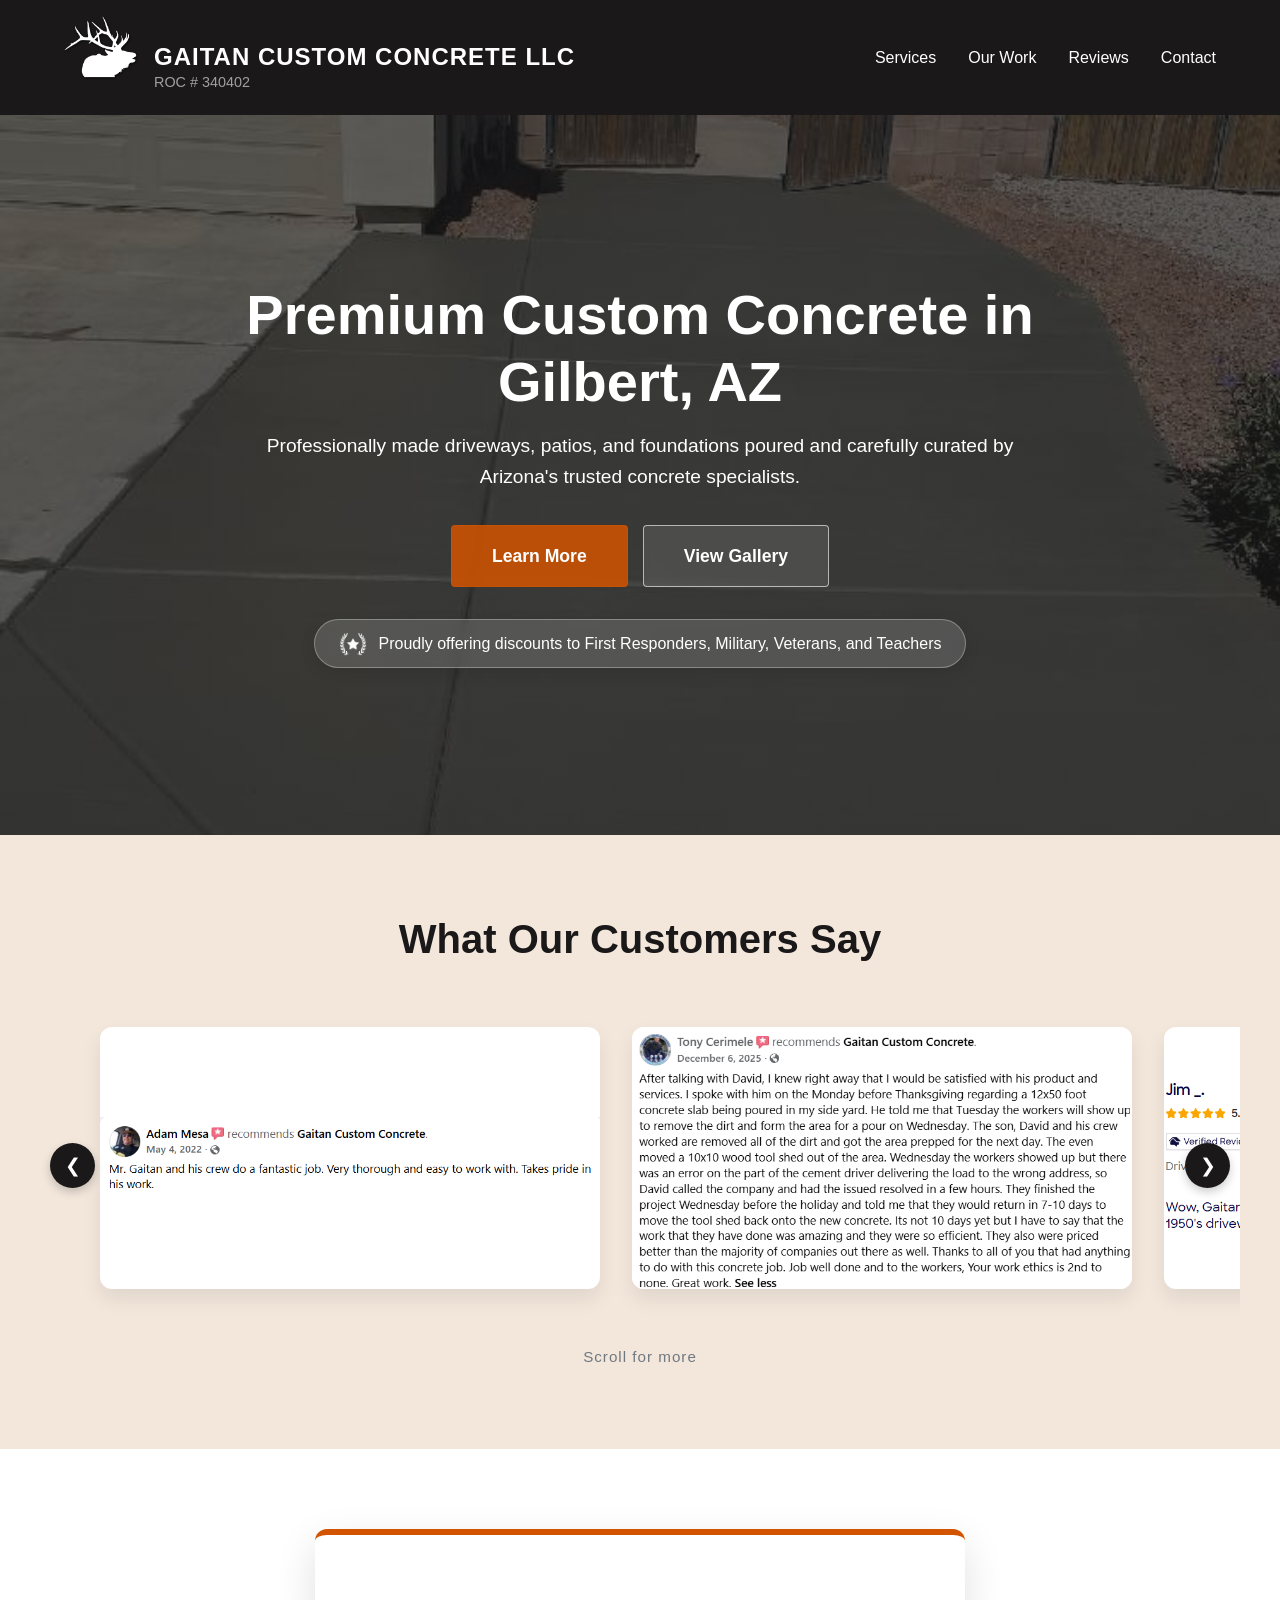
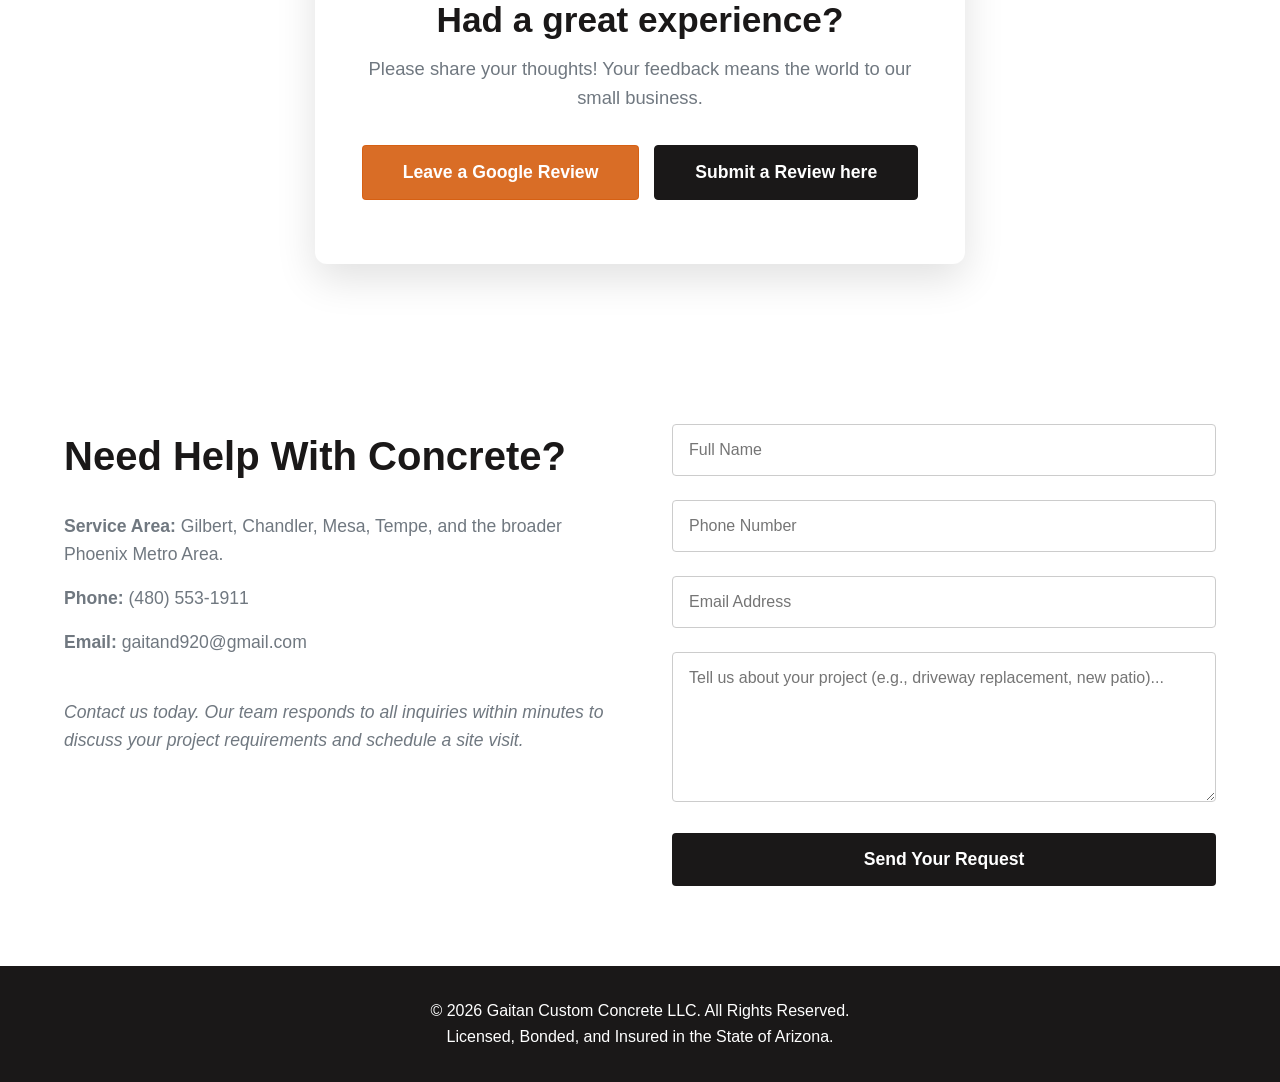
==== commit 5f77c8b5: "color changes" ====
--- a/index.html
+++ b/index.html
@@ -7,7 +7,7 @@
   "@context": "https://schema.org",
   "@type": ["LocalBusiness", "GeneralContractor"],
   "name": "Gaitan Custom Concrete LLC",
-  "image": "https://www.gaitancustomconcrete.com/images/White-Elk2.png",
+  "image": "https://www.gaitancustomconcrete.com/images/bull-elk-logo.jpg",
   "telephone": "+1-480-553-1911",
   "email": "gaitand920@gmail.com",
   "address": {
@@ -31,7 +31,7 @@
     <meta charset="UTF-8">
     <meta name="viewport" content="width=device-width, initial-scale=1.0, viewport-fit=cover">
     <title>Gaitan Custom Concrete LLC | Gilbert, AZ</title>
-    <link rel="icon" type="image/png" href="/images/favicon_2.png">
+    <link rel="icon" type="image/png" href="/images/favicon_3.png">
     <link rel="stylesheet" href="/style.css?v=5">
 </head>
 <body>
